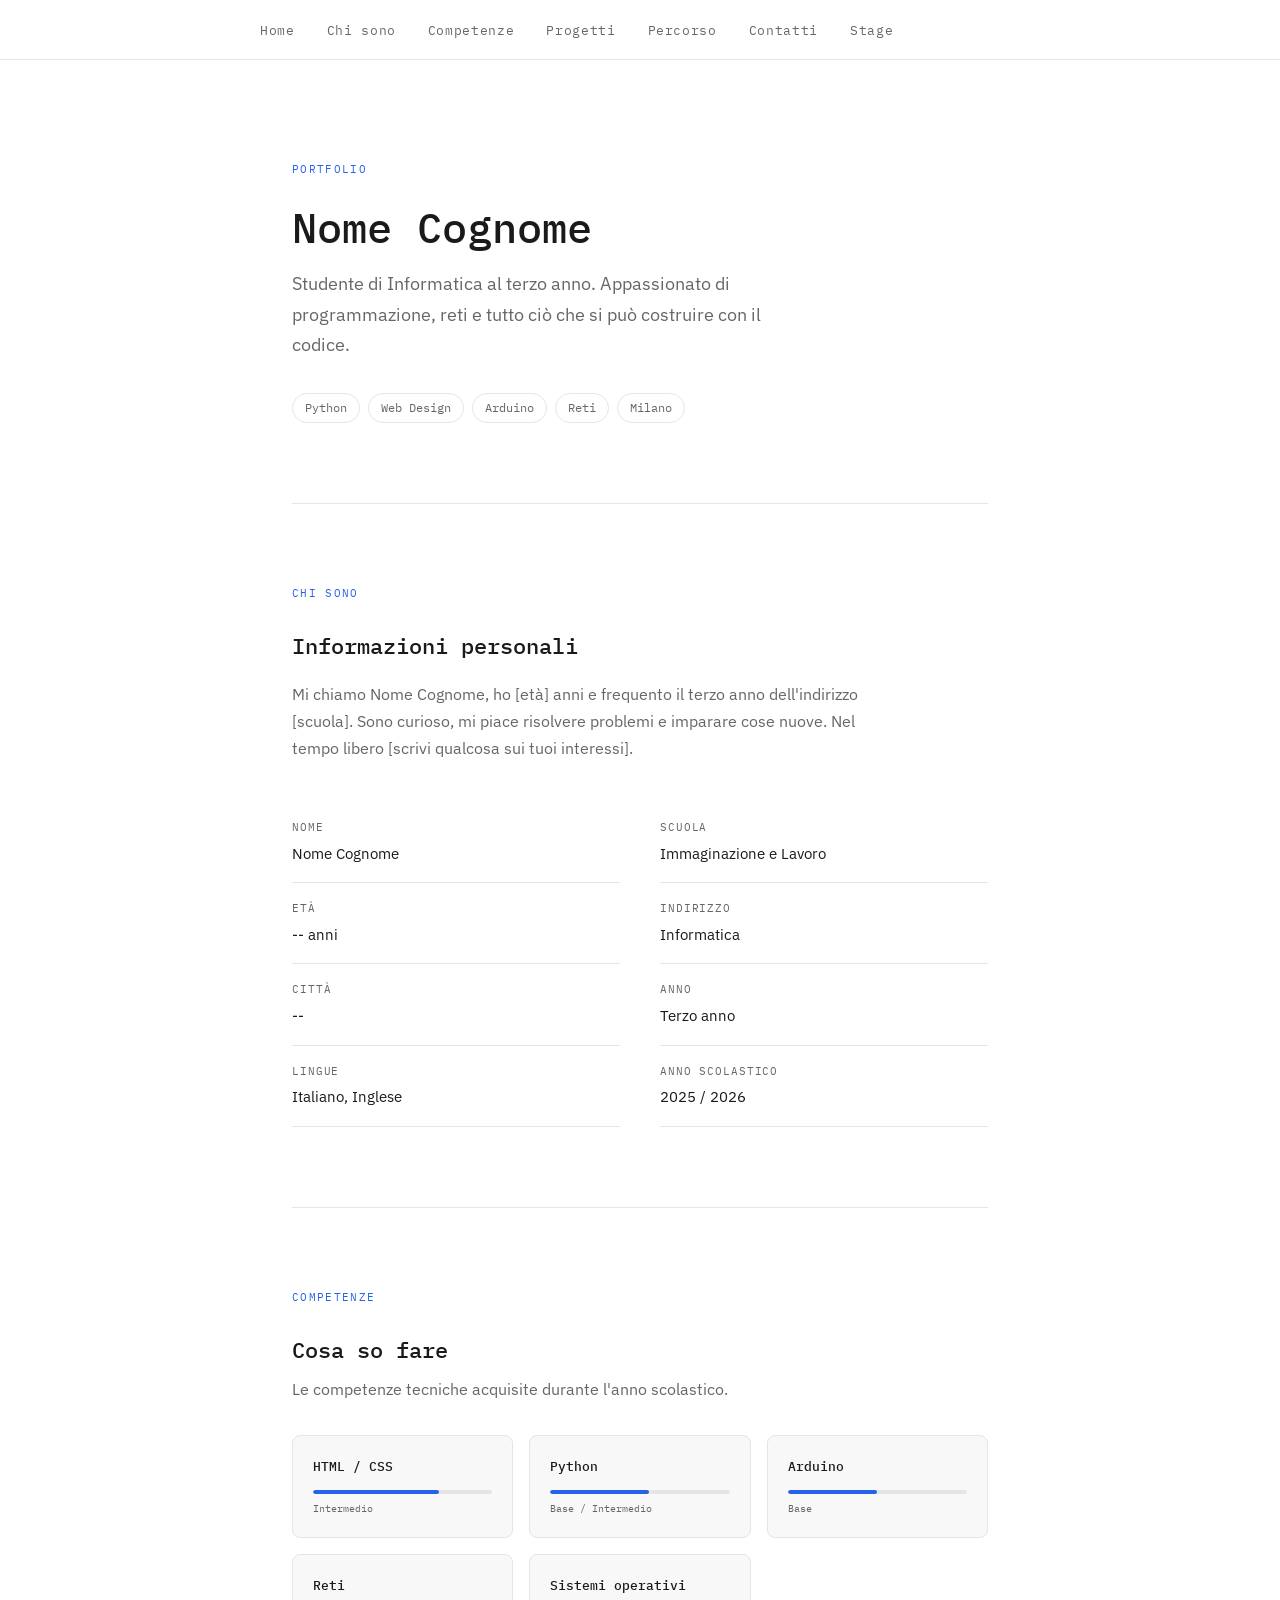
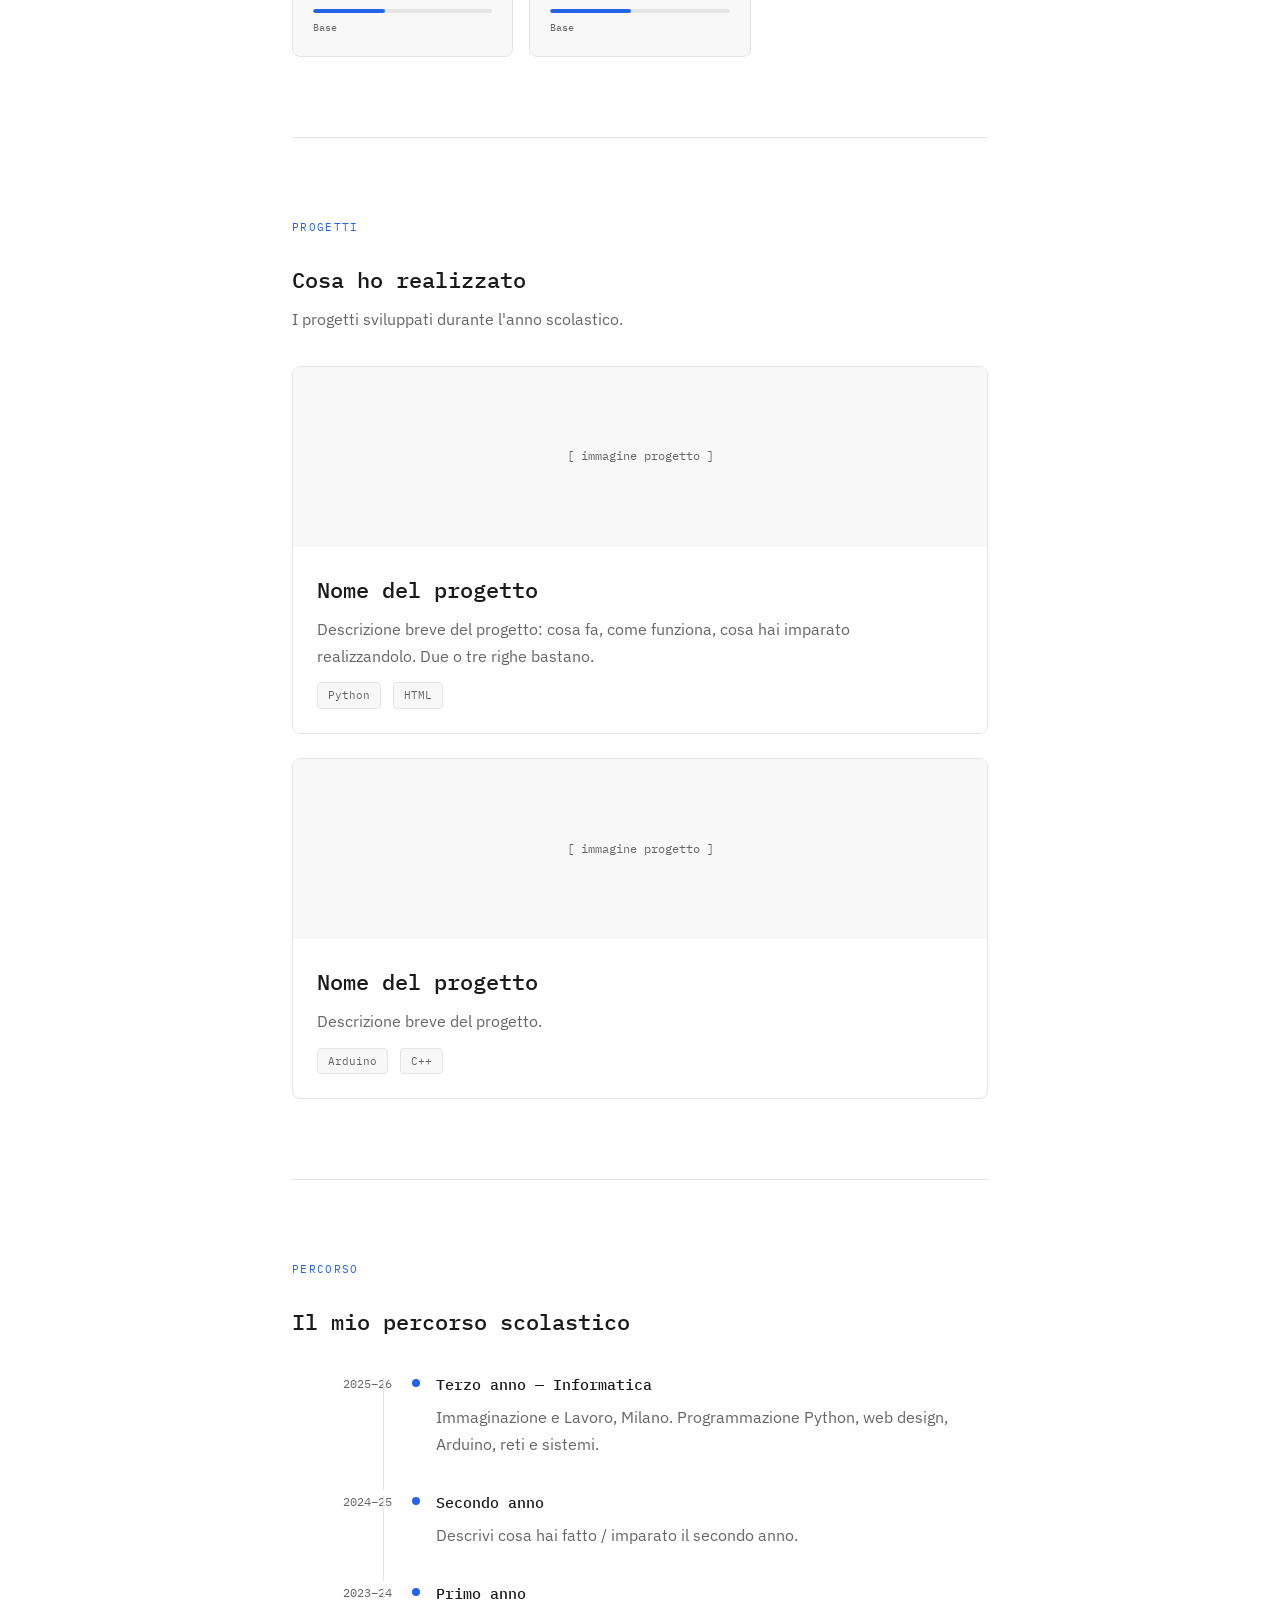
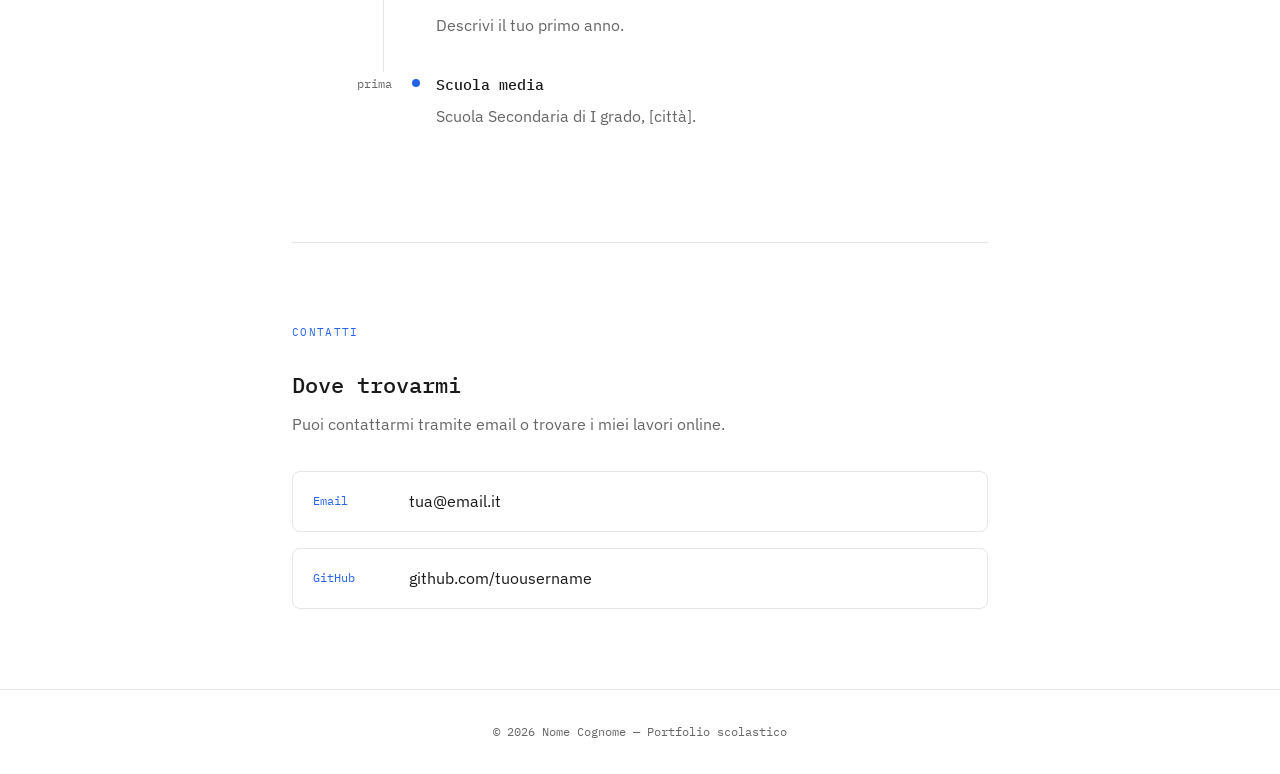
==== index.html @ 1990f5d3 "Add files via upload" ====
<!DOCTYPE html>
<html lang="it">
<head>
  <meta charset="UTF-8" />
  <meta name="viewport" content="width=device-width, initial-scale=1.0"/>

  <!-- ✏️ MODIFICA: cambia il titolo con il tuo nome -->
  <title>Nome Cognome — Portfolio</title>

  <link rel="preconnect" href="https://fonts.googleapis.com">
  <link href="https://fonts.googleapis.com/css2?family=IBM+Plex+Sans:wght@300;400;500&family=IBM+Plex+Mono:wght@400;500&display=swap" rel="stylesheet">

  <style>
    /* =============================================
       VARIABILI — modifica qui i colori del sito
       ============================================= */
    :root {
      --colore-sfondo:     #ffffff;
      --colore-testo:      #1a1a1a;
      --colore-testo-muto: #666666;
      --colore-accento:    #2563eb;   /* ✏️ cambia questo colore con il tuo preferito */
      --colore-bordo:      #e5e5e5;
      --colore-card:       #f8f8f8;

      --font-titoli: 'IBM Plex Mono', monospace;
      --font-testo:  'IBM Plex Sans', sans-serif;

      --larghezza-max: 760px;
      --raggio:        8px;
    }

    /* =============================================
       RESET E BASE
       ============================================= */
    *, *::before, *::after {
      box-sizing: border-box;
      margin: 0;
      padding: 0;
    }

    html {
      scroll-behavior: smooth;
    }

    body {
      background-color: var(--colore-sfondo);
      color: var(--colore-testo);
      font-family: var(--font-testo);
      font-size: 16px;
      line-height: 1.7;
    }

    /* =============================================
       NAVIGAZIONE
       ============================================= */
    nav {
      position: sticky;
      top: 0;
      background-color: var(--colore-sfondo);
      border-bottom: 1px solid var(--colore-bordo);
      z-index: 100;
      padding: 0 32px;
    }

    nav ul {
      list-style: none;
      display: flex;
      gap: 32px;
      max-width: var(--larghezza-max);
      margin: 0 auto;
      padding: 16px 0;
    }

    nav a {
      text-decoration: none;
      color: var(--colore-testo-muto);
      font-size: 13px;
      font-family: var(--font-titoli);
      letter-spacing: 0.05em;
      transition: color 0.2s;
    }

    nav a:hover {
      color: var(--colore-accento);
    }

    /* =============================================
       LAYOUT PRINCIPALE
       ============================================= */
    main {
      max-width: var(--larghezza-max);
      margin: 0 auto;
      padding: 0 32px;
    }

    section {
      padding: 80px 0;
      border-bottom: 1px solid var(--colore-bordo);
    }

    section:last-child {
      border-bottom: none;
    }

    /* =============================================
       TIPOGRAFIA
       ============================================= */
    .etichetta {
      font-family: var(--font-titoli);
      font-size: 11px;
      letter-spacing: 0.12em;
      text-transform: uppercase;
      color: var(--colore-accento);
      margin-bottom: 24px;
    }

    h1 {
      font-family: var(--font-titoli);
      font-size: clamp(28px, 5vw, 42px);
      font-weight: 500;
      line-height: 1.2;
      margin-bottom: 16px;
    }

    h2 {
      font-family: var(--font-titoli);
      font-size: 22px;
      font-weight: 500;
      margin-bottom: 8px;
    }

    h3 {
      font-family: var(--font-titoli);
      font-size: 15px;
      font-weight: 500;
      margin-bottom: 6px;
    }

    p {
      color: var(--colore-testo-muto);
      max-width: 600px;
    }

    a {
      color: var(--colore-accento);
    }

    /* =============================================
       SEZIONE HERO (intestazione)
       ============================================= */
    #hero {
      padding: 100px 0 80px;
    }

    #hero .sottotitolo {
      font-size: 18px;
      color: var(--colore-testo-muto);
      margin-bottom: 32px;
      max-width: 520px;
    }

    .tag-list {
      display: flex;
      flex-wrap: wrap;
      gap: 8px;
      margin-top: 24px;
    }

    .tag {
      font-family: var(--font-titoli);
      font-size: 12px;
      padding: 4px 12px;
      border: 1px solid var(--colore-bordo);
      border-radius: 100px;
      color: var(--colore-testo-muto);
    }

    /* =============================================
       SEZIONE CHI SONO
       ============================================= */
    .griglia-2col {
      display: grid;
      grid-template-columns: 1fr 1fr;
      gap: 40px;
      margin-top: 32px;
    }

    .info-riga {
      display: flex;
      flex-direction: column;
      gap: 4px;
      padding: 16px 0;
      border-bottom: 1px solid var(--colore-bordo);
    }

    .info-riga span:first-child {
      font-family: var(--font-titoli);
      font-size: 11px;
      text-transform: uppercase;
      letter-spacing: 0.08em;
      color: var(--colore-testo-muto);
    }

    .info-riga span:last-child {
      font-size: 15px;
      color: var(--colore-testo);
    }

    /* =============================================
       SEZIONE COMPETENZE
       ============================================= */
    .competenze-griglia {
      display: grid;
      grid-template-columns: repeat(auto-fill, minmax(200px, 1fr));
      gap: 16px;
      margin-top: 32px;
    }

    .competenza-card {
      background: var(--colore-card);
      border: 1px solid var(--colore-bordo);
      border-radius: var(--raggio);
      padding: 20px;
    }

    .competenza-card h3 {
      font-size: 13px;
      margin-bottom: 12px;
      color: var(--colore-testo);
    }

    .barra-contenitore {
      background: var(--colore-bordo);
      border-radius: 4px;
      height: 4px;
      overflow: hidden;
    }

    .barra {
      height: 100%;
      background: var(--colore-accento);
      border-radius: 4px;
    }

    .livello-label {
      font-family: var(--font-titoli);
      font-size: 10px;
      color: var(--colore-testo-muto);
      margin-top: 6px;
    }

    /* =============================================
       SEZIONE PROGETTI
       ============================================= */
    .progetti-lista {
      display: flex;
      flex-direction: column;
      gap: 24px;
      margin-top: 32px;
    }

    .progetto-card {
      border: 1px solid var(--colore-bordo);
      border-radius: var(--raggio);
      overflow: hidden;
      transition: border-color 0.2s;
    }

    .progetto-card:hover {
      border-color: var(--colore-accento);
    }

    .progetto-immagine {
      width: 100%;
      height: 180px;
      background: var(--colore-card);
      display: flex;
      align-items: center;
      justify-content: center;
      font-family: var(--font-titoli);
      font-size: 12px;
      color: var(--colore-testo-muto);
      /* ✏️ puoi sostituire il colore di sfondo con un'immagine:
         background: url('immagine-progetto.jpg') center/cover; */
    }

    .progetto-corpo {
      padding: 24px;
    }

    .progetto-meta {
      display: flex;
      gap: 12px;
      margin-top: 12px;
      flex-wrap: wrap;
    }

    .badge {
      font-family: var(--font-titoli);
      font-size: 11px;
      padding: 3px 10px;
      border-radius: 4px;
      background: var(--colore-card);
      border: 1px solid var(--colore-bordo);
      color: var(--colore-testo-muto);
    }

    .progetto-link {
      display: inline-block;
      margin-top: 16px;
      font-family: var(--font-titoli);
      font-size: 12px;
      color: var(--colore-accento);
      text-decoration: none;
    }

    .progetto-link:hover {
      text-decoration: underline;
    }

    /* =============================================
       SEZIONE PERCORSO
       ============================================= */
    .timeline {
      margin-top: 32px;
      display: flex;
      flex-direction: column;
      gap: 0;
    }

    .timeline-item {
      display: grid;
      grid-template-columns: 100px 1fr;
      gap: 24px;
      padding-bottom: 32px;
      position: relative;
    }

    .timeline-item::before {
      content: '';
      position: absolute;
      left: 91px;
      top: 6px;
      bottom: 0;
      width: 1px;
      background: var(--colore-bordo);
    }

    .timeline-item:last-child::before {
      display: none;
    }

    .timeline-anno {
      font-family: var(--font-titoli);
      font-size: 12px;
      color: var(--colore-testo-muto);
      padding-top: 2px;
      text-align: right;
    }

    .timeline-contenuto {
      padding-left: 20px;
      position: relative;
    }

    .timeline-contenuto::before {
      content: '';
      position: absolute;
      left: -4px;
      top: 7px;
      width: 8px;
      height: 8px;
      border-radius: 50%;
      background: var(--colore-accento);
    }

    /* =============================================
       SEZIONE CONTATTI
       ============================================= */
    .contatti-lista {
      margin-top: 32px;
      display: flex;
      flex-direction: column;
      gap: 16px;
    }

    .contatto-riga {
      display: flex;
      align-items: center;
      gap: 16px;
      padding: 16px 20px;
      border: 1px solid var(--colore-bordo);
      border-radius: var(--raggio);
      text-decoration: none;
      color: var(--colore-testo);
      transition: border-color 0.2s, background 0.2s;
    }

    .contatto-riga:hover {
      border-color: var(--colore-accento);
      background: var(--colore-card);
    }

    .contatto-icona {
      font-family: var(--font-titoli);
      font-size: 12px;
      color: var(--colore-accento);
      min-width: 80px;
    }

    /* =============================================
       FOOTER
       ============================================= */
    footer {
      border-top: 1px solid var(--colore-bordo);
      padding: 32px;
      text-align: center;
      font-family: var(--font-titoli);
      font-size: 12px;
      color: var(--colore-testo-muto);
    }

    /* =============================================
       RESPONSIVE (schermi piccoli)
       ============================================= */
    @media (max-width: 600px) {
      main { padding: 0 20px; }
      nav { padding: 0 20px; }
      .griglia-2col { grid-template-columns: 1fr; }
      .timeline-item { grid-template-columns: 70px 1fr; }
    }
  </style>
</head>

<body>

  <!-- NAVIGAZIONE -->
  <nav>
    <ul>
      <!-- ✏️ puoi cambiare le voci del menu -->
      <li><a href="#hero">Home</a></li>
      <li><a href="#chi-sono">Chi sono</a></li>
      <li><a href="#competenze">Competenze</a></li>
      <li><a href="#progetti">Progetti</a></li>
      <li><a href="#percorso">Percorso</a></li>
      <li><a href="#contatti">Contatti</a></li>
      <li><a href="./stage.html">Stage</a></li>
    </ul>
  </nav>

  <main>

    <!-- ==========================================
         HERO — presentazione iniziale
         ========================================== -->
    <section id="hero">
      <p class="etichetta">Portfolio</p>

      <!-- ✏️ MODIFICA: il tuo nome e cognome -->
      <h1>Nome Cognome</h1>

      <!-- ✏️ MODIFICA: una frase breve su di te -->
      <p class="sottotitolo">
        Studente di Informatica al terzo anno. Appassionato di programmazione,
        reti e tutto ciò che si può costruire con il codice.
      </p>

      <!-- ✏️ MODIFICA: le parole chiave che ti descrivono -->
      <div class="tag-list">
        <span class="tag">Python</span>
        <span class="tag">Web Design</span>
        <span class="tag">Arduino</span>
        <span class="tag">Reti</span>
        <span class="tag">Milano</span>
      </div>
    </section>

    <!-- ==========================================
         CHI SONO
         ========================================== -->
    <section id="chi-sono">
      <p class="etichetta">Chi sono</p>
      <h2>Informazioni personali</h2>

      <!-- ✏️ MODIFICA: scrivi qualcosa su di te -->
      <p style="margin-top: 16px;">
        Mi chiamo Nome Cognome, ho [età] anni e frequento il terzo anno
        dell'indirizzo [scuola]. Sono curioso,
        mi piace risolvere problemi e imparare cose nuove.
        Nel tempo libero [scrivi qualcosa sui tuoi interessi].
      </p>

      <div class="griglia-2col" style="margin-top: 40px;">
        <div>
          <!-- ✏️ MODIFICA: le tue informazioni -->
          <div class="info-riga">
            <span>Nome</span>
            <span>Nome Cognome</span>
          </div>
          <div class="info-riga">
            <span>Età</span>
            <span>-- anni</span>
          </div>
          <div class="info-riga">
            <span>Città</span>
            <span>--</span>
          </div>
          <div class="info-riga">
            <span>Lingue</span>
            <span>Italiano, Inglese</span>
          </div>
        </div>
        <div>
          <div class="info-riga">
            <span>Scuola</span>
            <span>Immaginazione e Lavoro</span>
          </div>
          <div class="info-riga">
            <span>Indirizzo</span>
            <span>Informatica</span>
          </div>
          <div class="info-riga">
            <span>Anno</span>
            <span>Terzo anno</span>
          </div>
          <div class="info-riga">
            <span>Anno scolastico</span>
            <span>2025 / 2026</span>
          </div>
        </div>
      </div>
    </section>

    <!-- ==========================================
         COMPETENZE
         ========================================== -->
    <section id="competenze">
      <p class="etichetta">Competenze</p>
      <h2>Cosa so fare</h2>
      <p style="margin-top: 8px;">
        Le competenze tecniche acquisite durante l'anno scolastico.
      </p>

      <!-- ✏️ MODIFICA: le tue competenze e il livello (da 0% a 100%) -->
      <div class="competenze-griglia">

        <div class="competenza-card">
          <h3>HTML / CSS</h3>
          <div class="barra-contenitore">
            <div class="barra" style="width: 70%"></div>
          </div>
          <p class="livello-label">Intermedio</p>
        </div>

        <div class="competenza-card">
          <h3>Python</h3>
          <div class="barra-contenitore">
            <div class="barra" style="width: 55%"></div>
          </div>
          <p class="livello-label">Base / Intermedio</p>
        </div>

        <div class="competenza-card">
          <h3>Arduino</h3>
          <div class="barra-contenitore">
            <div class="barra" style="width: 50%"></div>
          </div>
          <p class="livello-label">Base</p>
        </div>

        <div class="competenza-card">
          <h3>Reti</h3>
          <div class="barra-contenitore">
            <div class="barra" style="width: 40%"></div>
          </div>
          <p class="livello-label">Base</p>
        </div>

        <div class="competenza-card">
          <h3>Sistemi operativi</h3>
          <div class="barra-contenitore">
            <div class="barra" style="width: 45%"></div>
          </div>
          <p class="livello-label">Base</p>
        </div>

        <!-- ✏️ aggiungi altre competenze copiando il blocco sopra -->

      </div>
    </section>

    <!-- ==========================================
         PROGETTI
         ========================================== -->
    <section id="progetti">
      <p class="etichetta">Progetti</p>
      <h2>Cosa ho realizzato</h2>
      <p style="margin-top: 8px;">
        I progetti sviluppati durante l'anno scolastico.
      </p>

      <div class="progetti-lista">

        <!-- PROGETTO 1 — ✏️ MODIFICA con il tuo progetto -->
        <div class="progetto-card">
          <div class="progetto-immagine">
            <!-- ✏️ sostituisci questo placeholder con un'immagine del progetto:
                 <img src="screenshot-progetto.jpg" alt="Nome progetto" style="width:100%;height:100%;object-fit:cover;">
            -->
            [ immagine progetto ]
          </div>
          <div class="progetto-corpo">
            <h2>Nome del progetto</h2>
            <p style="margin-top: 8px;">
              Descrizione breve del progetto: cosa fa, come funziona, cosa hai imparato
              realizzandolo. Due o tre righe bastano.
            </p>
            <div class="progetto-meta">
              <!-- ✏️ aggiungi i linguaggi / strumenti usati -->
              <span class="badge">Python</span>
              <span class="badge">HTML</span>
            </div>
            <!-- ✏️ se hai un link al progetto, inseriscilo qui -->
            <!-- <a href="#" class="progetto-link">→ Vedi il progetto</a> -->
          </div>
        </div>

        <!-- PROGETTO 2 — ✏️ MODIFICA con il tuo progetto -->
        <div class="progetto-card">
          <div class="progetto-immagine">[ immagine progetto ]</div>
          <div class="progetto-corpo">
            <h2>Nome del progetto</h2>
            <p style="margin-top: 8px;">
              Descrizione breve del progetto.
            </p>
            <div class="progetto-meta">
              <span class="badge">Arduino</span>
              <span class="badge">C++</span>
            </div>
          </div>
        </div>

        <!-- ✏️ copia un blocco qui sopra per aggiungere altri progetti -->

      </div>
    </section>

    <!-- ==========================================
         PERCORSO
         ========================================== -->
    <section id="percorso">
      <p class="etichetta">Percorso</p>
      <h2>Il mio percorso scolastico</h2>

      <div class="timeline">

        <!-- ✏️ MODIFICA: aggiungi/modifica le tappe del tuo percorso -->

        <div class="timeline-item">
          <span class="timeline-anno">2025–26</span>
          <div class="timeline-contenuto">
            <h3>Terzo anno — Informatica</h3>
            <p>Immaginazione e Lavoro, Milano. Programmazione Python,
               web design, Arduino, reti e sistemi.</p>
          </div>
        </div>

        <div class="timeline-item">
          <span class="timeline-anno">2024–25</span>
          <div class="timeline-contenuto">
            <h3>Secondo anno</h3>
            <p>Descrivi cosa hai fatto / imparato il secondo anno.</p>
          </div>
        </div>

        <div class="timeline-item">
          <span class="timeline-anno">2023–24</span>
          <div class="timeline-contenuto">
            <h3>Primo anno</h3>
            <p>Descrivi il tuo primo anno.</p>
          </div>
        </div>

        <div class="timeline-item">
          <span class="timeline-anno">prima</span>
          <div class="timeline-contenuto">
            <h3>Scuola media</h3>
            <p>
              <!-- ✏️ MODIFICA: la tua scuola media -->
              Scuola Secondaria di I grado, [città].
            </p>
          </div>
        </div>

      </div>
    </section>

    <!-- ==========================================
         CONTATTI
         ========================================== -->
    <section id="contatti">
      <p class="etichetta">Contatti</p>
      <h2>Dove trovarmi</h2>
      <p style="margin-top: 8px;">
        Puoi contattarmi tramite email o trovare i miei lavori online.
      </p>

      <div class="contatti-lista">

        <!-- ✏️ MODIFICA: la tua email -->
        <a href="mailto:tua@email.it" class="contatto-riga">
          <span class="contatto-icona">Email</span>
          <span>tua@email.it</span>
        </a>

        <!-- ✏️ MODIFICA: il tuo profilo GitHub (se ce l'hai) -->
        <a href="https://github.com/tuousername" class="contatto-riga" target="_blank">
          <span class="contatto-icona">GitHub</span>
          <span>github.com/tuousername</span>
        </a>

        <!-- ✏️ aggiungi altri link (LinkedIn, ecc.) copiando il blocco sopra
             oppure cancella quelli che non usi -->

      </div>
    </section>

  </main>

  <footer>
    <!-- ✏️ MODIFICA: il tuo nome -->
    © 2026 Nome Cognome — Portfolio scolastico
  </footer>

</body>
</html>
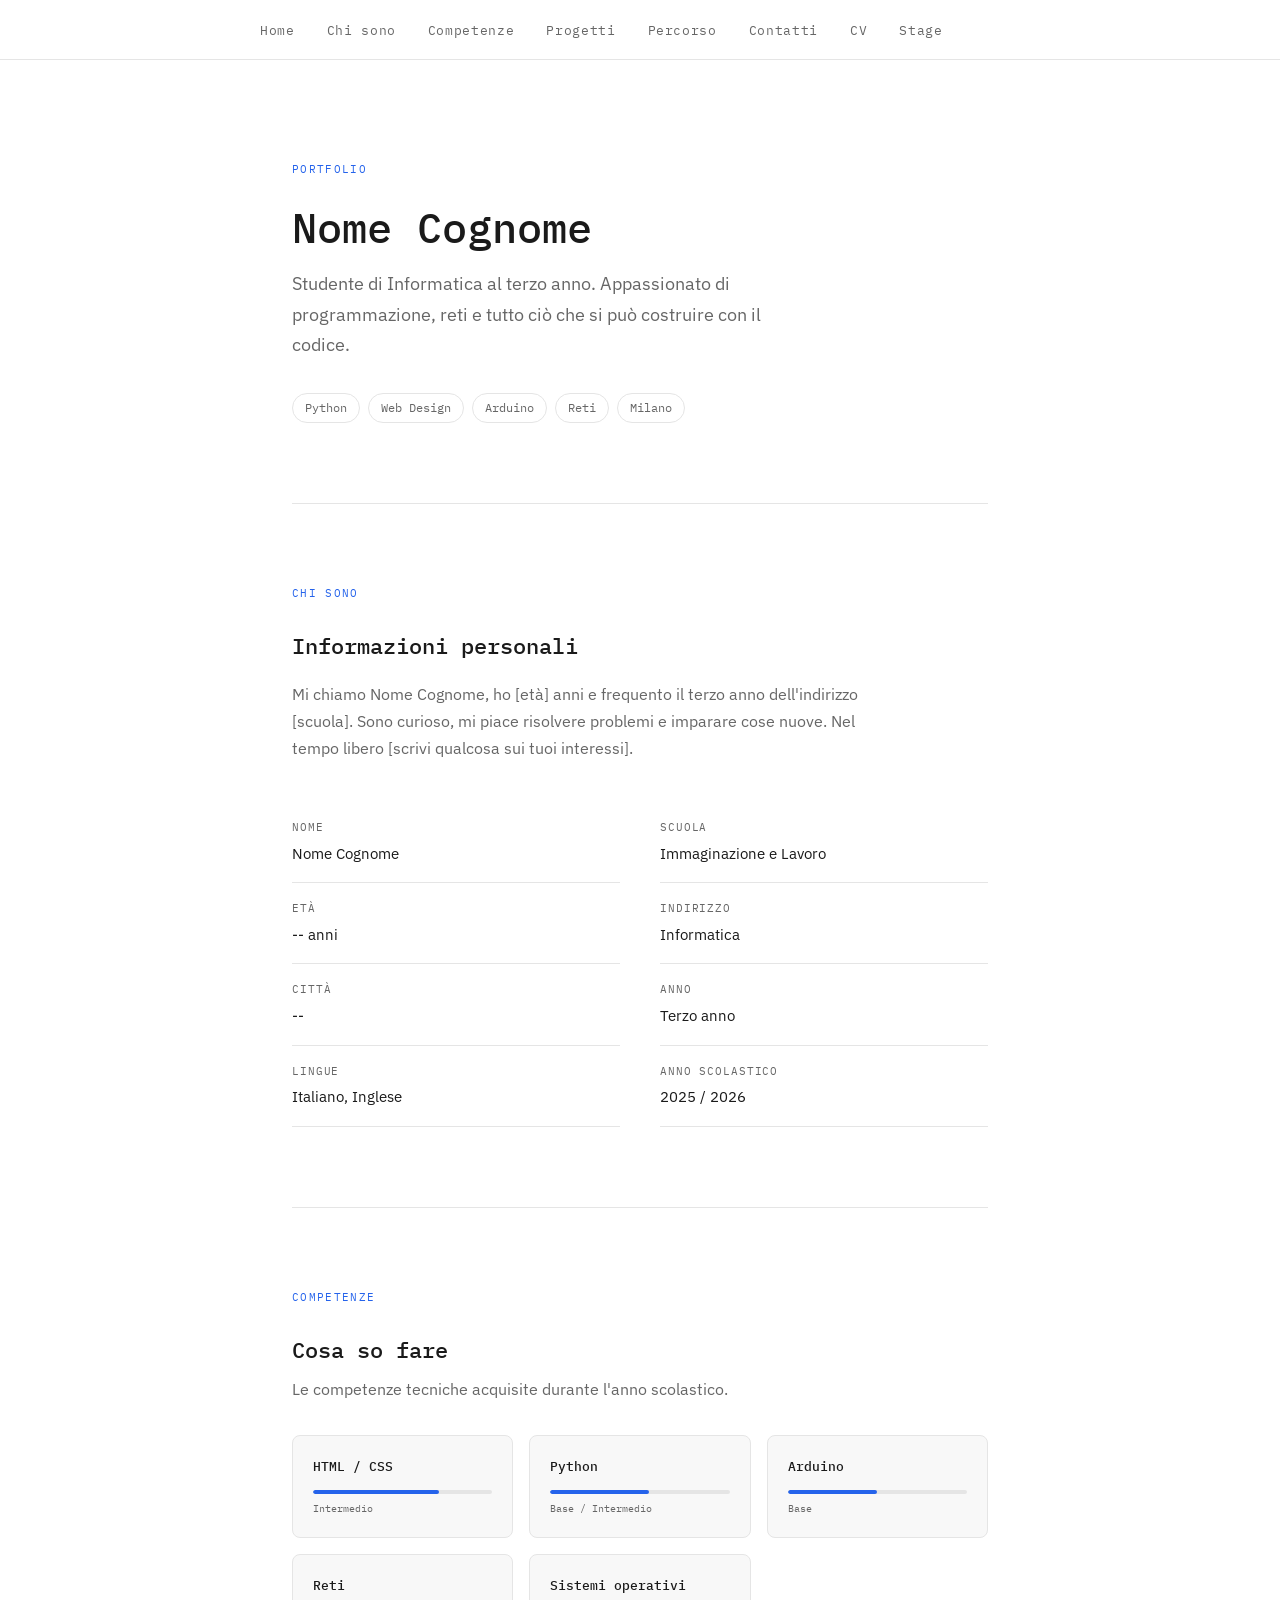
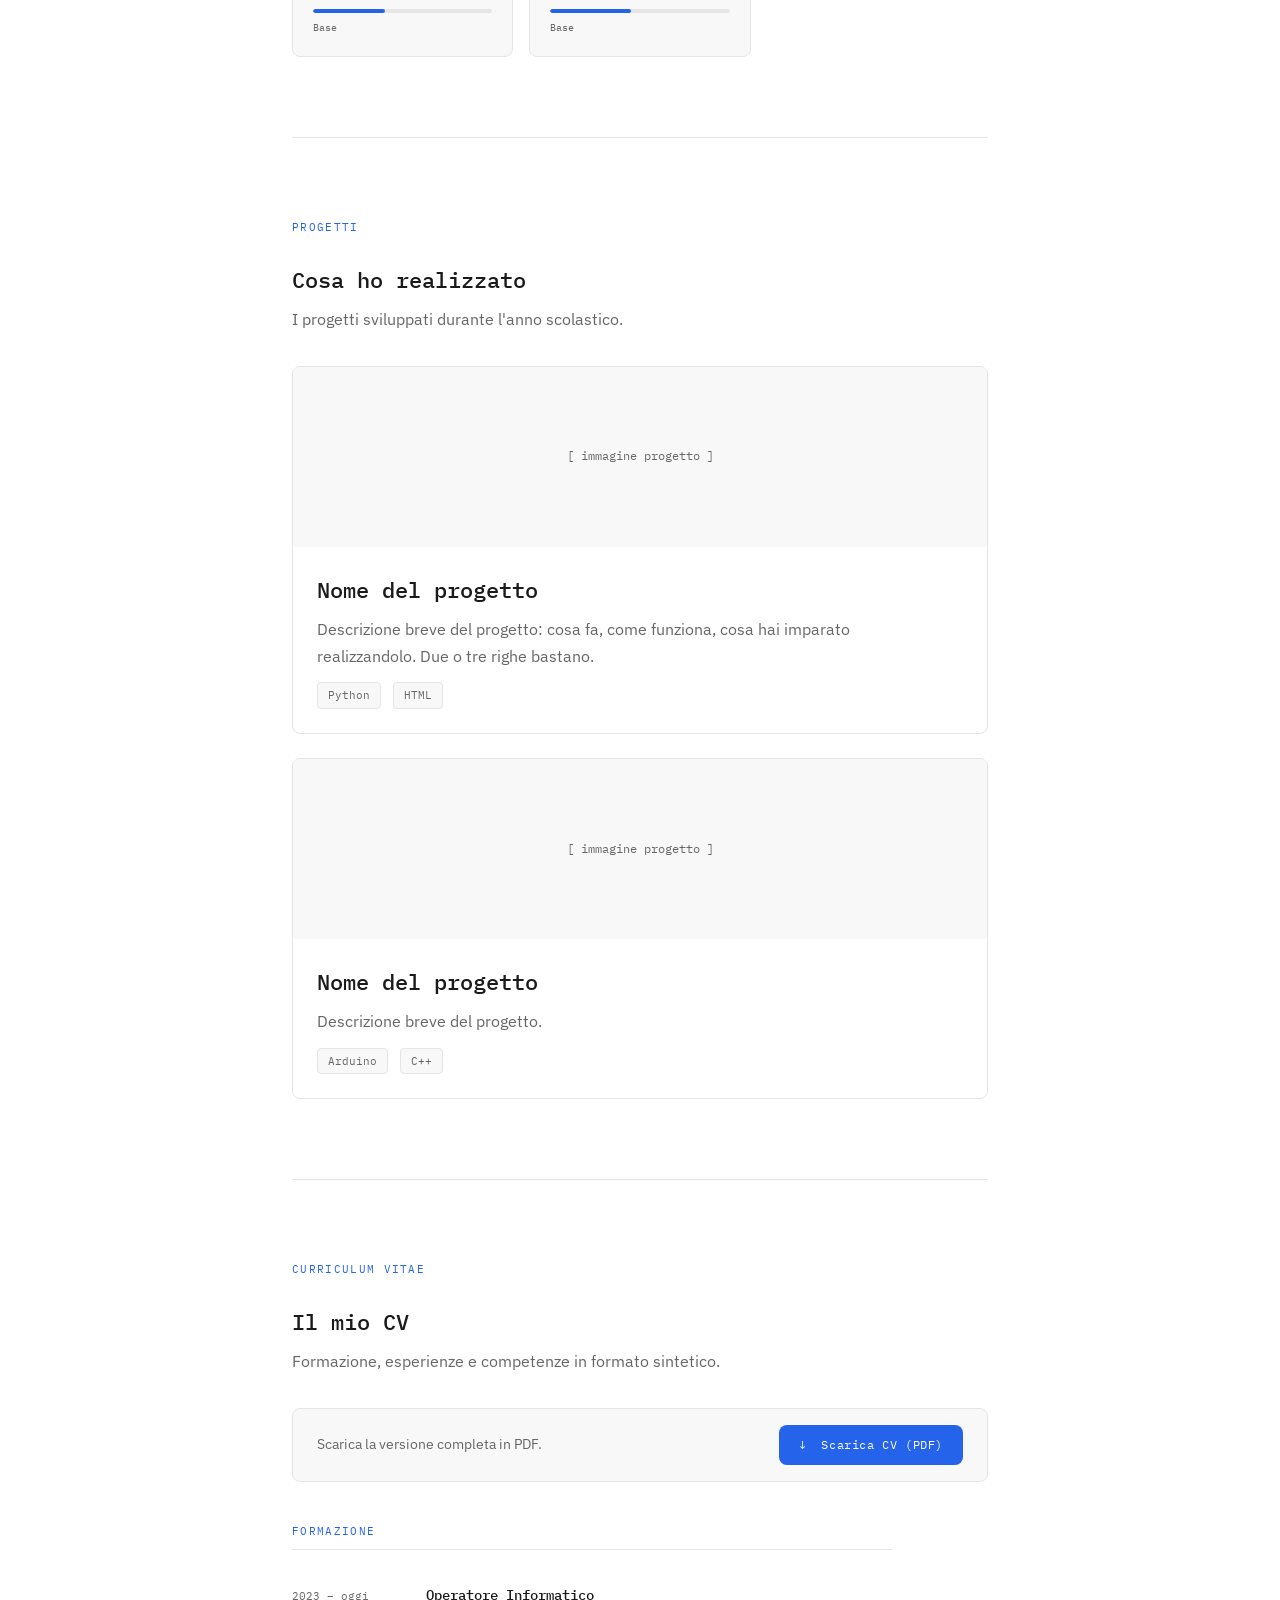
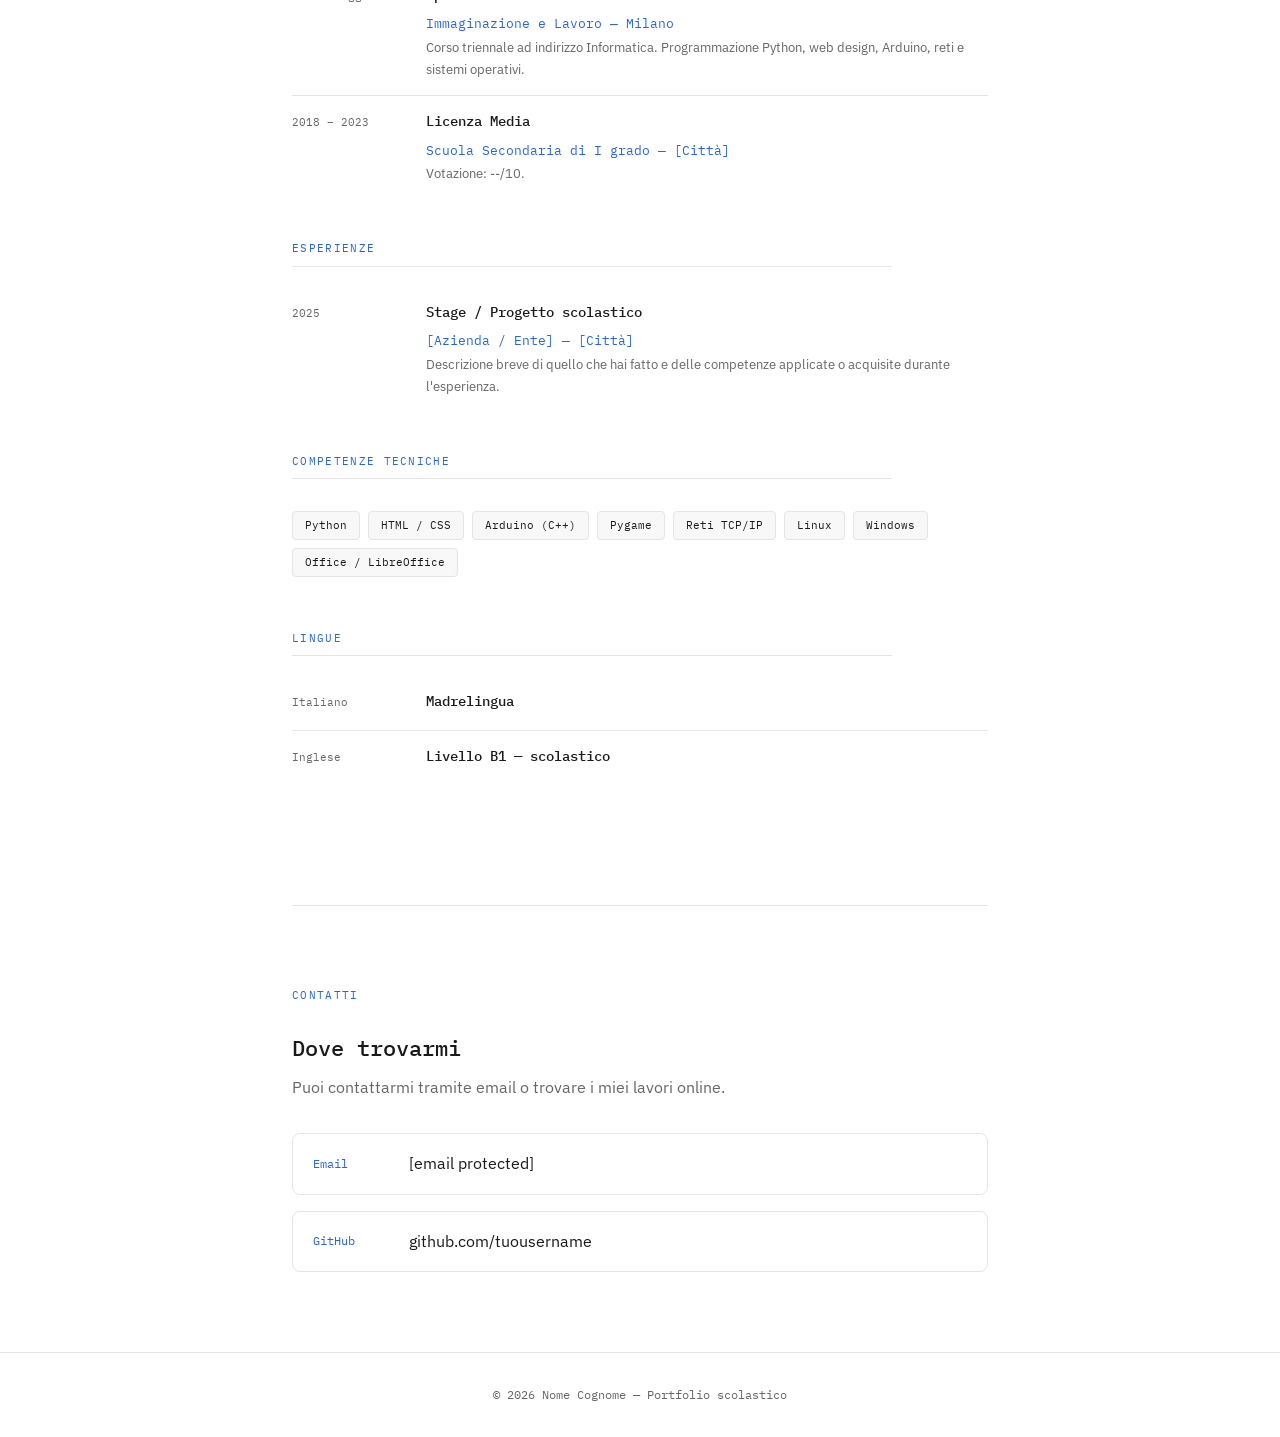
==== commit 51787b31: "a" ====
--- a/index.html
+++ b/index.html
@@ -9,427 +9,7 @@
 
   <link rel="preconnect" href="https://fonts.googleapis.com">
   <link href="https://fonts.googleapis.com/css2?family=IBM+Plex+Sans:wght@300;400;500&family=IBM+Plex+Mono:wght@400;500&display=swap" rel="stylesheet">
-
-  <style>
-    /* =============================================
-       VARIABILI — modifica qui i colori del sito
-       ============================================= */
-    :root {
-      --colore-sfondo:     #ffffff;
-      --colore-testo:      #1a1a1a;
-      --colore-testo-muto: #666666;
-      --colore-accento:    #2563eb;   /* ✏️ cambia questo colore con il tuo preferito */
-      --colore-bordo:      #e5e5e5;
-      --colore-card:       #f8f8f8;
-
-      --font-titoli: 'IBM Plex Mono', monospace;
-      --font-testo:  'IBM Plex Sans', sans-serif;
-
-      --larghezza-max: 760px;
-      --raggio:        8px;
-    }
-
-    /* =============================================
-       RESET E BASE
-       ============================================= */
-    *, *::before, *::after {
-      box-sizing: border-box;
-      margin: 0;
-      padding: 0;
-    }
-
-    html {
-      scroll-behavior: smooth;
-    }
-
-    body {
-      background-color: var(--colore-sfondo);
-      color: var(--colore-testo);
-      font-family: var(--font-testo);
-      font-size: 16px;
-      line-height: 1.7;
-    }
-
-    /* =============================================
-       NAVIGAZIONE
-       ============================================= */
-    nav {
-      position: sticky;
-      top: 0;
-      background-color: var(--colore-sfondo);
-      border-bottom: 1px solid var(--colore-bordo);
-      z-index: 100;
-      padding: 0 32px;
-    }
-
-    nav ul {
-      list-style: none;
-      display: flex;
-      gap: 32px;
-      max-width: var(--larghezza-max);
-      margin: 0 auto;
-      padding: 16px 0;
-    }
-
-    nav a {
-      text-decoration: none;
-      color: var(--colore-testo-muto);
-      font-size: 13px;
-      font-family: var(--font-titoli);
-      letter-spacing: 0.05em;
-      transition: color 0.2s;
-    }
-
-    nav a:hover {
-      color: var(--colore-accento);
-    }
-
-    /* =============================================
-       LAYOUT PRINCIPALE
-       ============================================= */
-    main {
-      max-width: var(--larghezza-max);
-      margin: 0 auto;
-      padding: 0 32px;
-    }
-
-    section {
-      padding: 80px 0;
-      border-bottom: 1px solid var(--colore-bordo);
-    }
-
-    section:last-child {
-      border-bottom: none;
-    }
-
-    /* =============================================
-       TIPOGRAFIA
-       ============================================= */
-    .etichetta {
-      font-family: var(--font-titoli);
-      font-size: 11px;
-      letter-spacing: 0.12em;
-      text-transform: uppercase;
-      color: var(--colore-accento);
-      margin-bottom: 24px;
-    }
-
-    h1 {
-      font-family: var(--font-titoli);
-      font-size: clamp(28px, 5vw, 42px);
-      font-weight: 500;
-      line-height: 1.2;
-      margin-bottom: 16px;
-    }
-
-    h2 {
-      font-family: var(--font-titoli);
-      font-size: 22px;
-      font-weight: 500;
-      margin-bottom: 8px;
-    }
-
-    h3 {
-      font-family: var(--font-titoli);
-      font-size: 15px;
-      font-weight: 500;
-      margin-bottom: 6px;
-    }
-
-    p {
-      color: var(--colore-testo-muto);
-      max-width: 600px;
-    }
-
-    a {
-      color: var(--colore-accento);
-    }
-
-    /* =============================================
-       SEZIONE HERO (intestazione)
-       ============================================= */
-    #hero {
-      padding: 100px 0 80px;
-    }
-
-    #hero .sottotitolo {
-      font-size: 18px;
-      color: var(--colore-testo-muto);
-      margin-bottom: 32px;
-      max-width: 520px;
-    }
-
-    .tag-list {
-      display: flex;
-      flex-wrap: wrap;
-      gap: 8px;
-      margin-top: 24px;
-    }
-
-    .tag {
-      font-family: var(--font-titoli);
-      font-size: 12px;
-      padding: 4px 12px;
-      border: 1px solid var(--colore-bordo);
-      border-radius: 100px;
-      color: var(--colore-testo-muto);
-    }
-
-    /* =============================================
-       SEZIONE CHI SONO
-       ============================================= */
-    .griglia-2col {
-      display: grid;
-      grid-template-columns: 1fr 1fr;
-      gap: 40px;
-      margin-top: 32px;
-    }
-
-    .info-riga {
-      display: flex;
-      flex-direction: column;
-      gap: 4px;
-      padding: 16px 0;
-      border-bottom: 1px solid var(--colore-bordo);
-    }
-
-    .info-riga span:first-child {
-      font-family: var(--font-titoli);
-      font-size: 11px;
-      text-transform: uppercase;
-      letter-spacing: 0.08em;
-      color: var(--colore-testo-muto);
-    }
-
-    .info-riga span:last-child {
-      font-size: 15px;
-      color: var(--colore-testo);
-    }
-
-    /* =============================================
-       SEZIONE COMPETENZE
-       ============================================= */
-    .competenze-griglia {
-      display: grid;
-      grid-template-columns: repeat(auto-fill, minmax(200px, 1fr));
-      gap: 16px;
-      margin-top: 32px;
-    }
-
-    .competenza-card {
-      background: var(--colore-card);
-      border: 1px solid var(--colore-bordo);
-      border-radius: var(--raggio);
-      padding: 20px;
-    }
-
-    .competenza-card h3 {
-      font-size: 13px;
-      margin-bottom: 12px;
-      color: var(--colore-testo);
-    }
-
-    .barra-contenitore {
-      background: var(--colore-bordo);
-      border-radius: 4px;
-      height: 4px;
-      overflow: hidden;
-    }
-
-    .barra {
-      height: 100%;
-      background: var(--colore-accento);
-      border-radius: 4px;
-    }
-
-    .livello-label {
-      font-family: var(--font-titoli);
-      font-size: 10px;
-      color: var(--colore-testo-muto);
-      margin-top: 6px;
-    }
-
-    /* =============================================
-       SEZIONE PROGETTI
-       ============================================= */
-    .progetti-lista {
-      display: flex;
-      flex-direction: column;
-      gap: 24px;
-      margin-top: 32px;
-    }
-
-    .progetto-card {
-      border: 1px solid var(--colore-bordo);
-      border-radius: var(--raggio);
-      overflow: hidden;
-      transition: border-color 0.2s;
-    }
-
-    .progetto-card:hover {
-      border-color: var(--colore-accento);
-    }
-
-    .progetto-immagine {
-      width: 100%;
-      height: 180px;
-      background: var(--colore-card);
-      display: flex;
-      align-items: center;
-      justify-content: center;
-      font-family: var(--font-titoli);
-      font-size: 12px;
-      color: var(--colore-testo-muto);
-      /* ✏️ puoi sostituire il colore di sfondo con un'immagine:
-         background: url('immagine-progetto.jpg') center/cover; */
-    }
-
-    .progetto-corpo {
-      padding: 24px;
-    }
-
-    .progetto-meta {
-      display: flex;
-      gap: 12px;
-      margin-top: 12px;
-      flex-wrap: wrap;
-    }
-
-    .badge {
-      font-family: var(--font-titoli);
-      font-size: 11px;
-      padding: 3px 10px;
-      border-radius: 4px;
-      background: var(--colore-card);
-      border: 1px solid var(--colore-bordo);
-      color: var(--colore-testo-muto);
-    }
-
-    .progetto-link {
-      display: inline-block;
-      margin-top: 16px;
-      font-family: var(--font-titoli);
-      font-size: 12px;
-      color: var(--colore-accento);
-      text-decoration: none;
-    }
-
-    .progetto-link:hover {
-      text-decoration: underline;
-    }
-
-    /* =============================================
-       SEZIONE PERCORSO
-       ============================================= */
-    .timeline {
-      margin-top: 32px;
-      display: flex;
-      flex-direction: column;
-      gap: 0;
-    }
-
-    .timeline-item {
-      display: grid;
-      grid-template-columns: 100px 1fr;
-      gap: 24px;
-      padding-bottom: 32px;
-      position: relative;
-    }
-
-    .timeline-item::before {
-      content: '';
-      position: absolute;
-      left: 91px;
-      top: 6px;
-      bottom: 0;
-      width: 1px;
-      background: var(--colore-bordo);
-    }
-
-    .timeline-item:last-child::before {
-      display: none;
-    }
-
-    .timeline-anno {
-      font-family: var(--font-titoli);
-      font-size: 12px;
-      color: var(--colore-testo-muto);
-      padding-top: 2px;
-      text-align: right;
-    }
-
-    .timeline-contenuto {
-      padding-left: 20px;
-      position: relative;
-    }
-
-    .timeline-contenuto::before {
-      content: '';
-      position: absolute;
-      left: -4px;
-      top: 7px;
-      width: 8px;
-      height: 8px;
-      border-radius: 50%;
-      background: var(--colore-accento);
-    }
-
-    /* =============================================
-       SEZIONE CONTATTI
-       ============================================= */
-    .contatti-lista {
-      margin-top: 32px;
-      display: flex;
-      flex-direction: column;
-      gap: 16px;
-    }
-
-    .contatto-riga {
-      display: flex;
-      align-items: center;
-      gap: 16px;
-      padding: 16px 20px;
-      border: 1px solid var(--colore-bordo);
-      border-radius: var(--raggio);
-      text-decoration: none;
-      color: var(--colore-testo);
-      transition: border-color 0.2s, background 0.2s;
-    }
-
-    .contatto-riga:hover {
-      border-color: var(--colore-accento);
-      background: var(--colore-card);
-    }
-
-    .contatto-icona {
-      font-family: var(--font-titoli);
-      font-size: 12px;
-      color: var(--colore-accento);
-      min-width: 80px;
-    }
-
-    /* =============================================
-       FOOTER
-       ============================================= */
-    footer {
-      border-top: 1px solid var(--colore-bordo);
-      padding: 32px;
-      text-align: center;
-      font-family: var(--font-titoli);
-      font-size: 12px;
-      color: var(--colore-testo-muto);
-    }
-
-    /* =============================================
-       RESPONSIVE (schermi piccoli)
-       ============================================= */
-    @media (max-width: 600px) {
-      main { padding: 0 20px; }
-      nav { padding: 0 20px; }
-      .griglia-2col { grid-template-columns: 1fr; }
-      .timeline-item { grid-template-columns: 70px 1fr; }
-    }
-  </style>
+  <link rel="stylesheet" href="style.css">
 </head>
 
 <body>
@@ -444,6 +24,7 @@
       <li><a href="#progetti">Progetti</a></li>
       <li><a href="#percorso">Percorso</a></li>
       <li><a href="#contatti">Contatti</a></li>
+      <li><a href="#cv">CV</a></li>
       <li><a href="./stage.html">Stage</a></li>
     </ul>
   </nav>
@@ -646,53 +227,108 @@
     </section>
 
     <!-- ==========================================
-         PERCORSO
-         ========================================== -->
-    <section id="percorso">
-      <p class="etichetta">Percorso</p>
-      <h2>Il mio percorso scolastico</h2>
-
-      <div class="timeline">
-
-        <!-- ✏️ MODIFICA: aggiungi/modifica le tappe del tuo percorso -->
-
-        <div class="timeline-item">
-          <span class="timeline-anno">2025–26</span>
-          <div class="timeline-contenuto">
-            <h3>Terzo anno — Informatica</h3>
-            <p>Immaginazione e Lavoro, Milano. Programmazione Python,
-               web design, Arduino, reti e sistemi.</p>
-          </div>
-        </div>
-
-        <div class="timeline-item">
-          <span class="timeline-anno">2024–25</span>
-          <div class="timeline-contenuto">
-            <h3>Secondo anno</h3>
-            <p>Descrivi cosa hai fatto / imparato il secondo anno.</p>
-          </div>
-        </div>
-
-        <div class="timeline-item">
-          <span class="timeline-anno">2023–24</span>
-          <div class="timeline-contenuto">
-            <h3>Primo anno</h3>
-            <p>Descrivi il tuo primo anno.</p>
-          </div>
-        </div>
-
-        <div class="timeline-item">
-          <span class="timeline-anno">prima</span>
-          <div class="timeline-contenuto">
-            <h3>Scuola media</h3>
-            <p>
-              <!-- ✏️ MODIFICA: la tua scuola media -->
-              Scuola Secondaria di I grado, [città].
-            </p>
-          </div>
-        </div>
-
-      </div>
+         CV
+         ========================================== -->
+    <section id="cv">
+      <p class="etichetta">Curriculum Vitae</p>
+      <h2>Il mio CV</h2>
+      <p style="margin-top: 8px;">
+        Formazione, esperienze e competenze in formato sintetico.
+      </p>
+
+      <!-- BOTTONE DOWNLOAD PDF -->
+      <div class="cv-download-bar">
+        <p>Scarica la versione completa in PDF.</p>
+        <!-- ✏️ MODIFICA: sostituisci "cv.pdf" con il nome del tuo file PDF -->
+        <a href="cv.pdf" download="NomeCognome_CV.pdf" class="btn-scarica">
+          ↓ &nbsp;Scarica CV (PDF)
+        </a>
+      </div>
+
+      <!-- FORMAZIONE -->
+      <div class="cv-blocco">
+        <p class="cv-blocco-titolo">Formazione</p>
+
+        <!-- ✏️ MODIFICA: il tuo percorso scolastico -->
+        <div class="cv-riga">
+          <span class="cv-periodo">2023 – oggi</span>
+          <div class="cv-contenuto">
+            <h3>Operatore Informatico</h3>
+            <span class="cv-luogo">Immaginazione e Lavoro — Milano</span>
+            <p>Corso triennale ad indirizzo Informatica. Programmazione Python,
+               web design, Arduino, reti e sistemi operativi.</p>
+          </div>
+        </div>
+
+        <div class="cv-riga">
+          <span class="cv-periodo">2018 – 2023</span>
+          <div class="cv-contenuto">
+            <h3>Licenza Media</h3>
+            <!-- ✏️ MODIFICA: la tua scuola media -->
+            <span class="cv-luogo">Scuola Secondaria di I grado — [Città]</span>
+            <p>Votazione: --/10.</p>
+          </div>
+        </div>
+
+        <!-- ✏️ aggiungi altri blocchi copiando una cv-riga -->
+      </div>
+
+      <!-- ESPERIENZE -->
+      <div class="cv-blocco">
+        <p class="cv-blocco-titolo">Esperienze</p>
+
+        <!-- ✏️ MODIFICA: aggiungi stage, lavori, volontariato, ecc. -->
+        <div class="cv-riga">
+          <span class="cv-periodo">2025</span>
+          <div class="cv-contenuto">
+            <h3>Stage / Progetto scolastico</h3>
+            <!-- ✏️ MODIFICA: azienda o contesto -->
+            <span class="cv-luogo">[Azienda / Ente] — [Città]</span>
+            <p>Descrizione breve di quello che hai fatto e delle competenze
+               applicate o acquisite durante l'esperienza.</p>
+          </div>
+        </div>
+
+        <!-- ✏️ se non hai esperienze lavorative ancora, puoi rimuovere
+             questa sezione o usarla per progetti extrascolastici -->
+      </div>
+
+      <!-- COMPETENZE TECNICHE -->
+      <div class="cv-blocco">
+        <p class="cv-blocco-titolo">Competenze tecniche</p>
+        <!-- ✏️ MODIFICA: le tue competenze -->
+        <div class="cv-skill-lista">
+          <span class="cv-skill">Python</span>
+          <span class="cv-skill">HTML / CSS</span>
+          <span class="cv-skill">Arduino (C++)</span>
+          <span class="cv-skill">Pygame</span>
+          <span class="cv-skill">Reti TCP/IP</span>
+          <span class="cv-skill">Linux</span>
+          <span class="cv-skill">Windows</span>
+          <span class="cv-skill">Office / LibreOffice</span>
+        </div>
+      </div>
+
+      <!-- LINGUE -->
+      <div class="cv-blocco">
+        <p class="cv-blocco-titolo">Lingue</p>
+
+        <div class="cv-riga">
+          <span class="cv-periodo">Italiano</span>
+          <div class="cv-contenuto">
+            <h3>Madrelingua</h3>
+          </div>
+        </div>
+
+        <div class="cv-riga">
+          <span class="cv-periodo">Inglese</span>
+          <div class="cv-contenuto">
+            <!-- ✏️ MODIFICA: il tuo livello -->
+            <h3>Livello B1 — scolastico</h3>
+          </div>
+        </div>
+      </div>
+
     </section>
 
     <!-- ==========================================
@@ -708,9 +344,9 @@
       <div class="contatti-lista">
 
         <!-- ✏️ MODIFICA: la tua email -->
-        <a href="mailto:tua@email.it" class="contatto-riga">
+        <a href="/cdn-cgi/l/email-protection#3b4f4e5a7b5e565a525715524f" class="contatto-riga">
           <span class="contatto-icona">Email</span>
-          <span>tua@email.it</span>
+          <span><span class="__cf_email__" data-cfemail="5d29283c1d38303c3431733429">[email&#160;protected]</span></span>
         </a>
 
         <!-- ✏️ MODIFICA: il tuo profilo GitHub (se ce l'hai) -->
@@ -725,12 +361,14 @@
       </div>
     </section>
 
+    
+
   </main>
 
-  <footer>
+    <footer>
     <!-- ✏️ MODIFICA: il tuo nome -->
     © 2026 Nome Cognome — Portfolio scolastico
   </footer>
 
 </body>
-</html>
+</html>
--- a/style.css
+++ b/style.css
@@ -0,0 +1,714 @@
+/* =============================================
+   VARIABILI — modifica qui i colori del sito
+   Cambiarle qui le cambia su TUTTE le pagine
+   ============================================= */
+:root {
+  --colore-sfondo:     #ffffff;
+  --colore-testo:      #1a1a1a;
+  --colore-testo-muto: #666666;
+  --colore-accento:    #2563eb;   /* ✏️ cambia questo colore con il tuo preferito */
+  --colore-bordo:      #e5e5e5;
+  --colore-card:       #f8f8f8;
+
+  --font-titoli: 'IBM Plex Mono', monospace;
+  --font-testo:  'IBM Plex Sans', sans-serif;
+
+  --larghezza-max: 760px;
+  --raggio:        8px;
+}
+
+/* =============================================
+   RESET E BASE
+   ============================================= */
+*, *::before, *::after {
+  box-sizing: border-box;
+  margin: 0;
+  padding: 0;
+}
+
+html {
+  scroll-behavior: smooth;
+}
+
+body {
+  background-color: var(--colore-sfondo);
+  color: var(--colore-testo);
+  font-family: var(--font-testo);
+  font-size: 16px;
+  line-height: 1.7;
+}
+
+/* =============================================
+   NAVIGAZIONE
+   ============================================= */
+nav {
+  position: sticky;
+  top: 0;
+  background-color: var(--colore-sfondo);
+  border-bottom: 1px solid var(--colore-bordo);
+  z-index: 100;
+  padding: 0 32px;
+}
+
+nav ul {
+  list-style: none;
+  display: flex;
+  gap: 32px;
+  max-width: var(--larghezza-max);
+  margin: 0 auto;
+  padding: 16px 0;
+}
+
+nav a {
+  text-decoration: none;
+  color: var(--colore-testo-muto);
+  font-size: 13px;
+  font-family: var(--font-titoli);
+  letter-spacing: 0.05em;
+  transition: color 0.2s;
+}
+
+nav a:hover,
+nav a.attivo {
+  color: var(--colore-accento);
+}
+
+/* =============================================
+   LAYOUT PRINCIPALE
+   ============================================= */
+main {
+  max-width: var(--larghezza-max);
+  margin: 0 auto;
+  padding: 0 32px;
+}
+
+section {
+  padding: 80px 0;
+  border-bottom: 1px solid var(--colore-bordo);
+}
+
+section:last-child {
+  border-bottom: none;
+}
+
+/* =============================================
+   TIPOGRAFIA
+   ============================================= */
+.etichetta {
+  font-family: var(--font-titoli);
+  font-size: 11px;
+  letter-spacing: 0.12em;
+  text-transform: uppercase;
+  color: var(--colore-accento);
+  margin-bottom: 24px;
+}
+
+h1 {
+  font-family: var(--font-titoli);
+  font-size: clamp(28px, 5vw, 42px);
+  font-weight: 500;
+  line-height: 1.2;
+  margin-bottom: 16px;
+}
+
+/* h1 nella pagina stage è leggermente più piccolo */
+.pagina-stage h1 {
+  font-size: clamp(24px, 4vw, 36px);
+}
+
+h2 {
+  font-family: var(--font-titoli);
+  font-size: 22px;
+  font-weight: 500;
+  margin-bottom: 8px;
+}
+
+h3 {
+  font-family: var(--font-titoli);
+  font-size: 15px;
+  font-weight: 500;
+  margin-bottom: 6px;
+}
+
+p {
+  color: var(--colore-testo-muto);
+  max-width: 600px;
+}
+
+a {
+  color: var(--colore-accento);
+}
+
+/* =============================================
+   SEZIONE HERO (intestazione — solo index)
+   ============================================= */
+#hero {
+  padding: 100px 0 80px;
+}
+
+#hero .sottotitolo {
+  font-size: 18px;
+  color: var(--colore-testo-muto);
+  margin-bottom: 32px;
+  max-width: 520px;
+}
+
+.tag-list {
+  display: flex;
+  flex-wrap: wrap;
+  gap: 8px;
+  margin-top: 24px;
+}
+
+.tag {
+  font-family: var(--font-titoli);
+  font-size: 12px;
+  padding: 4px 12px;
+  border: 1px solid var(--colore-bordo);
+  border-radius: 100px;
+  color: var(--colore-testo-muto);
+}
+
+/* =============================================
+   SEZIONE CHI SONO — griglia 2 colonne
+   ============================================= */
+.griglia-2col {
+  display: grid;
+  grid-template-columns: 1fr 1fr;
+  gap: 40px;
+  margin-top: 32px;
+}
+
+.info-riga {
+  display: flex;
+  flex-direction: column;
+  gap: 4px;
+  padding: 16px 0;
+  border-bottom: 1px solid var(--colore-bordo);
+}
+
+.info-riga span:first-child {
+  font-family: var(--font-titoli);
+  font-size: 11px;
+  text-transform: uppercase;
+  letter-spacing: 0.08em;
+  color: var(--colore-testo-muto);
+}
+
+.info-riga span:last-child {
+  font-size: 15px;
+  color: var(--colore-testo);
+}
+
+/* =============================================
+   SEZIONE COMPETENZE
+   ============================================= */
+.competenze-griglia {
+  display: grid;
+  grid-template-columns: repeat(auto-fill, minmax(200px, 1fr));
+  gap: 16px;
+  margin-top: 32px;
+}
+
+.competenza-card {
+  background: var(--colore-card);
+  border: 1px solid var(--colore-bordo);
+  border-radius: var(--raggio);
+  padding: 20px;
+}
+
+.competenza-card h3 {
+  font-size: 13px;
+  margin-bottom: 12px;
+  color: var(--colore-testo);
+}
+
+.barra-contenitore {
+  background: var(--colore-bordo);
+  border-radius: 4px;
+  height: 4px;
+  overflow: hidden;
+}
+
+.barra {
+  height: 100%;
+  background: var(--colore-accento);
+  border-radius: 4px;
+}
+
+.livello-label {
+  font-family: var(--font-titoli);
+  font-size: 10px;
+  color: var(--colore-testo-muto);
+  margin-top: 6px;
+}
+
+/* =============================================
+   SEZIONE PROGETTI
+   ============================================= */
+.progetti-lista {
+  display: flex;
+  flex-direction: column;
+  gap: 24px;
+  margin-top: 32px;
+}
+
+.progetto-card {
+  border: 1px solid var(--colore-bordo);
+  border-radius: var(--raggio);
+  overflow: hidden;
+  transition: border-color 0.2s;
+}
+
+.progetto-card:hover {
+  border-color: var(--colore-accento);
+}
+
+.progetto-immagine {
+  width: 100%;
+  height: 180px;
+  background: var(--colore-card);
+  display: flex;
+  align-items: center;
+  justify-content: center;
+  font-family: var(--font-titoli);
+  font-size: 12px;
+  color: var(--colore-testo-muto);
+  /* ✏️ puoi sostituire il colore di sfondo con un'immagine:
+     background: url('immagine-progetto.jpg') center/cover; */
+}
+
+.progetto-corpo {
+  padding: 24px;
+}
+
+.progetto-meta {
+  display: flex;
+  gap: 12px;
+  margin-top: 12px;
+  flex-wrap: wrap;
+}
+
+.badge {
+  font-family: var(--font-titoli);
+  font-size: 11px;
+  padding: 3px 10px;
+  border-radius: 4px;
+  background: var(--colore-card);
+  border: 1px solid var(--colore-bordo);
+  color: var(--colore-testo-muto);
+}
+
+.progetto-link {
+  display: inline-block;
+  margin-top: 16px;
+  font-family: var(--font-titoli);
+  font-size: 12px;
+  color: var(--colore-accento);
+  text-decoration: none;
+}
+
+.progetto-link:hover {
+  text-decoration: underline;
+}
+
+/* =============================================
+   SEZIONE PERCORSO — timeline
+   ============================================= */
+.timeline {
+  margin-top: 32px;
+  display: flex;
+  flex-direction: column;
+  gap: 0;
+}
+
+.timeline-item {
+  display: grid;
+  grid-template-columns: 100px 1fr;
+  gap: 24px;
+  padding-bottom: 32px;
+  position: relative;
+}
+
+.timeline-item::before {
+  content: '';
+  position: absolute;
+  left: 91px;
+  top: 6px;
+  bottom: 0;
+  width: 1px;
+  background: var(--colore-bordo);
+}
+
+.timeline-item:last-child::before {
+  display: none;
+}
+
+.timeline-anno {
+  font-family: var(--font-titoli);
+  font-size: 12px;
+  color: var(--colore-testo-muto);
+  padding-top: 2px;
+  text-align: right;
+}
+
+.timeline-contenuto {
+  padding-left: 20px;
+  position: relative;
+}
+
+.timeline-contenuto::before {
+  content: '';
+  position: absolute;
+  left: -4px;
+  top: 7px;
+  width: 8px;
+  height: 8px;
+  border-radius: 50%;
+  background: var(--colore-accento);
+}
+
+/* =============================================
+   SEZIONE CONTATTI
+   ============================================= */
+.contatti-lista {
+  margin-top: 32px;
+  display: flex;
+  flex-direction: column;
+  gap: 16px;
+}
+
+.contatto-riga {
+  display: flex;
+  align-items: center;
+  gap: 16px;
+  padding: 16px 20px;
+  border: 1px solid var(--colore-bordo);
+  border-radius: var(--raggio);
+  text-decoration: none;
+  color: var(--colore-testo);
+  transition: border-color 0.2s, background 0.2s;
+}
+
+.contatto-riga:hover {
+  border-color: var(--colore-accento);
+  background: var(--colore-card);
+}
+
+.contatto-icona {
+  font-family: var(--font-titoli);
+  font-size: 12px;
+  color: var(--colore-accento);
+  min-width: 80px;
+}
+
+/* =============================================
+   SEZIONE CV
+   ============================================= */
+.cv-download-bar {
+  display: flex;
+  align-items: center;
+  justify-content: space-between;
+  background: var(--colore-card);
+  border: 1px solid var(--colore-bordo);
+  border-radius: var(--raggio);
+  padding: 16px 24px;
+  margin-top: 32px;
+  margin-bottom: 40px;
+  flex-wrap: wrap;
+  gap: 12px;
+}
+
+.cv-download-bar p {
+  font-size: 14px;
+  max-width: none;
+}
+
+.btn-scarica {
+  display: inline-flex;
+  align-items: center;
+  gap: 8px;
+  background: var(--colore-accento);
+  color: #fff;
+  text-decoration: none;
+  font-family: var(--font-titoli);
+  font-size: 12px;
+  letter-spacing: 0.05em;
+  padding: 10px 20px;
+  border-radius: var(--raggio);
+  transition: opacity 0.2s;
+  white-space: nowrap;
+}
+
+.btn-scarica:hover {
+  opacity: 0.85;
+  color: #fff;
+}
+
+.cv-blocco {
+  margin-bottom: 40px;
+}
+
+.cv-blocco-titolo {
+  font-family: var(--font-titoli);
+  font-size: 11px;
+  letter-spacing: 0.12em;
+  text-transform: uppercase;
+  color: var(--colore-accento);
+  border-bottom: 1px solid var(--colore-bordo);
+  padding-bottom: 8px;
+  margin-bottom: 20px;
+}
+
+.cv-riga {
+  display: grid;
+  grid-template-columns: 110px 1fr;
+  gap: 16px 24px;
+  padding: 14px 0;
+  border-bottom: 1px solid var(--colore-bordo);
+  align-items: start;
+}
+
+.cv-riga:last-child {
+  border-bottom: none;
+}
+
+.cv-periodo {
+  font-family: var(--font-titoli);
+  font-size: 11px;
+  color: var(--colore-testo-muto);
+  padding-top: 3px;
+}
+
+.cv-contenuto h3 {
+  font-size: 14px;
+  font-weight: 500;
+  margin-bottom: 2px;
+  color: var(--colore-testo);
+}
+
+.cv-contenuto .cv-luogo {
+  font-size: 13px;
+  color: var(--colore-accento);
+  font-family: var(--font-titoli);
+  margin-bottom: 4px;
+}
+
+.cv-contenuto p {
+  font-size: 13px;
+  color: var(--colore-testo-muto);
+  max-width: none;
+  margin: 0;
+}
+
+.cv-skill-lista {
+  display: flex;
+  flex-wrap: wrap;
+  gap: 8px;
+  padding: 12px 0;
+}
+
+.cv-skill {
+  font-family: var(--font-titoli);
+  font-size: 11px;
+  padding: 4px 12px;
+  border-radius: 4px;
+  background: var(--colore-card);
+  border: 1px solid var(--colore-bordo);
+  color: var(--colore-testo);
+}
+
+/* =============================================
+   PAGINA STAGE — componenti specifici
+   ============================================= */
+
+/* Intestazione pagina stage */
+#intro {
+  padding: 80px 0 60px;
+}
+
+#intro p {
+  margin-top: 12px;
+  max-width: 520px;
+}
+
+/* Numerazione stage (cerchio colorato) */
+.numero-stage {
+  display: inline-flex;
+  align-items: center;
+  justify-content: center;
+  width: 32px;
+  height: 32px;
+  border-radius: 50%;
+  background: var(--colore-accento);
+  color: #fff;
+  font-family: var(--font-titoli);
+  font-size: 14px;
+  font-weight: 500;
+  margin-bottom: 24px;
+}
+
+/* Scheda azienda */
+.scheda-azienda {
+  border: 1px solid var(--colore-bordo);
+  border-radius: var(--raggio);
+  overflow: hidden;
+  margin-bottom: 40px;
+}
+
+.scheda-header {
+  background: var(--colore-card);
+  border-bottom: 1px solid var(--colore-bordo);
+  padding: 20px 24px;
+  display: flex;
+  align-items: flex-start;
+  justify-content: space-between;
+  gap: 16px;
+  flex-wrap: wrap;
+}
+
+.scheda-header h2 {
+  font-size: 18px;
+  margin-bottom: 0;
+}
+
+.scheda-header .settore-badge {
+  font-family: var(--font-titoli);
+  font-size: 11px;
+  padding: 4px 12px;
+  border: 1px solid var(--colore-bordo);
+  border-radius: 100px;
+  color: var(--colore-testo-muto);
+  background: var(--colore-sfondo);
+  white-space: nowrap;
+}
+
+.scheda-corpo {
+  padding: 0;
+}
+
+.scheda-riga {
+  display: grid;
+  grid-template-columns: 160px 1fr;
+  border-bottom: 1px solid var(--colore-bordo);
+}
+
+.scheda-riga:last-child {
+  border-bottom: none;
+}
+
+.scheda-label {
+  font-family: var(--font-titoli);
+  font-size: 11px;
+  text-transform: uppercase;
+  letter-spacing: 0.08em;
+  color: var(--colore-testo-muto);
+  padding: 16px 24px;
+  background: var(--colore-card);
+  border-right: 1px solid var(--colore-bordo);
+  display: flex;
+  align-items: flex-start;
+}
+
+.scheda-valore {
+  padding: 14px 24px;
+  font-size: 15px;
+  color: var(--colore-testo);
+}
+
+/* Lista attività dentro la scheda */
+.attivita-lista {
+  list-style: none;
+  display: flex;
+  flex-direction: column;
+  gap: 6px;
+  padding: 14px 24px;
+}
+
+.attivita-lista li {
+  font-size: 15px;
+  color: var(--colore-testo);
+  display: flex;
+  gap: 10px;
+  align-items: flex-start;
+}
+
+.attivita-lista li::before {
+  content: '—';
+  color: var(--colore-accento);
+  font-family: var(--font-titoli);
+  flex-shrink: 0;
+  margin-top: 1px;
+}
+
+/* Relazione */
+.relazione-contenitore {
+  margin-top: 8px;
+}
+
+.relazione-contenitore h3 {
+  font-size: 13px;
+  font-weight: 500;
+  text-transform: uppercase;
+  letter-spacing: 0.08em;
+  color: var(--colore-testo-muto);
+  margin-bottom: 16px;
+}
+
+.relazione-testo {
+  display: flex;
+  flex-direction: column;
+  gap: 16px;
+}
+
+.relazione-paragrafo {
+  border-left: 3px solid var(--colore-bordo);
+  padding-left: 20px;
+}
+
+.relazione-paragrafo .para-titolo {
+  font-family: var(--font-titoli);
+  font-size: 12px;
+  text-transform: uppercase;
+  letter-spacing: 0.08em;
+  color: var(--colore-accento);
+  margin-bottom: 6px;
+}
+
+.relazione-paragrafo p {
+  font-size: 15px;
+  line-height: 1.75;
+  /* ✏️ il testo della relazione va qui */
+}
+
+/* =============================================
+   FOOTER
+   ============================================= */
+footer {
+  border-top: 1px solid var(--colore-bordo);
+  padding: 32px;
+  text-align: center;
+  font-family: var(--font-titoli);
+  font-size: 12px;
+  color: var(--colore-testo-muto);
+}
+
+/* =============================================
+   RESPONSIVE (schermi piccoli)
+   ============================================= */
+@media (max-width: 600px) {
+  main  { padding: 0 20px; }
+  nav   { padding: 0 20px; }
+
+  /* index */
+  .griglia-2col      { grid-template-columns: 1fr; }
+  .timeline-item     { grid-template-columns: 70px 1fr; }
+  .cv-riga           { grid-template-columns: 1fr; gap: 4px; }
+  .cv-periodo        { padding-top: 0; }
+  .cv-download-bar   { flex-direction: column; align-items: flex-start; }
+
+  /* stage */
+  .scheda-riga       { grid-template-columns: 1fr; }
+  .scheda-label      { border-right: none; border-bottom: 1px solid var(--colore-bordo); }
+  .scheda-header     { flex-direction: column; gap: 8px; }
+}
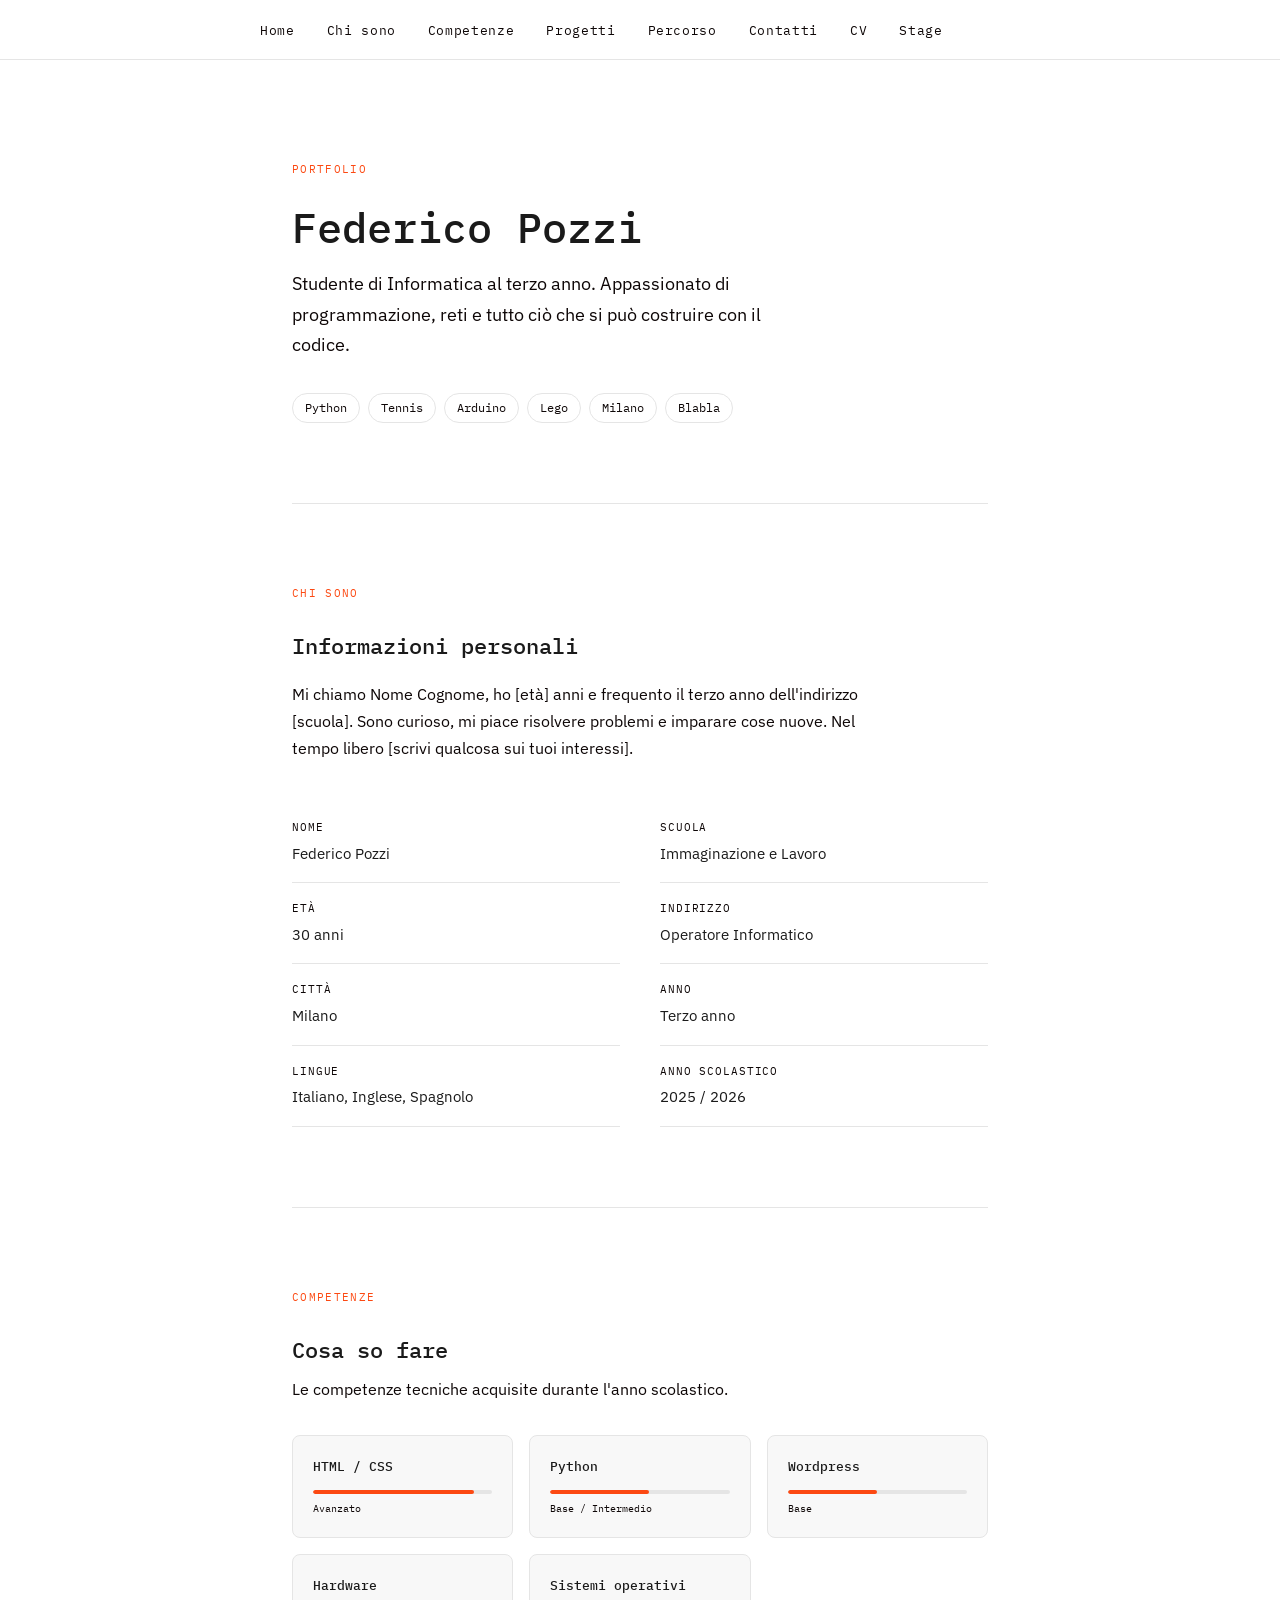
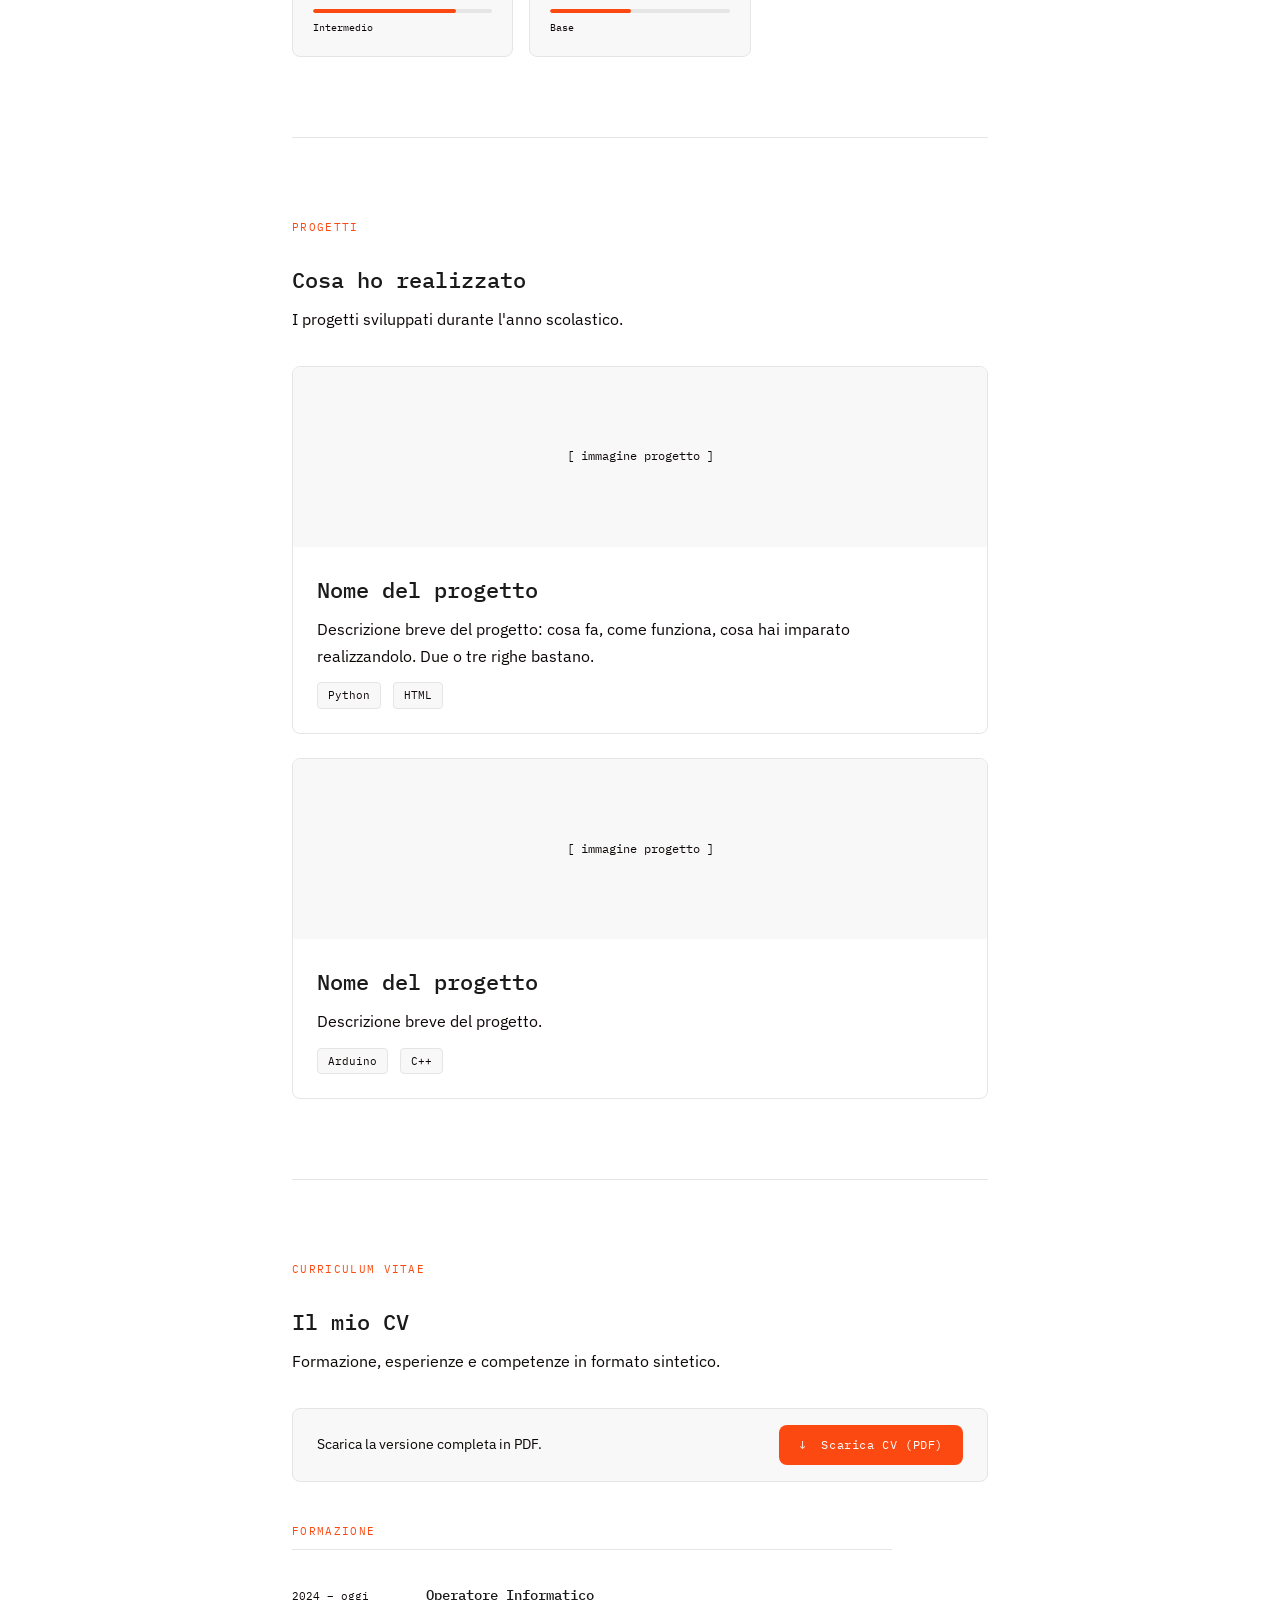
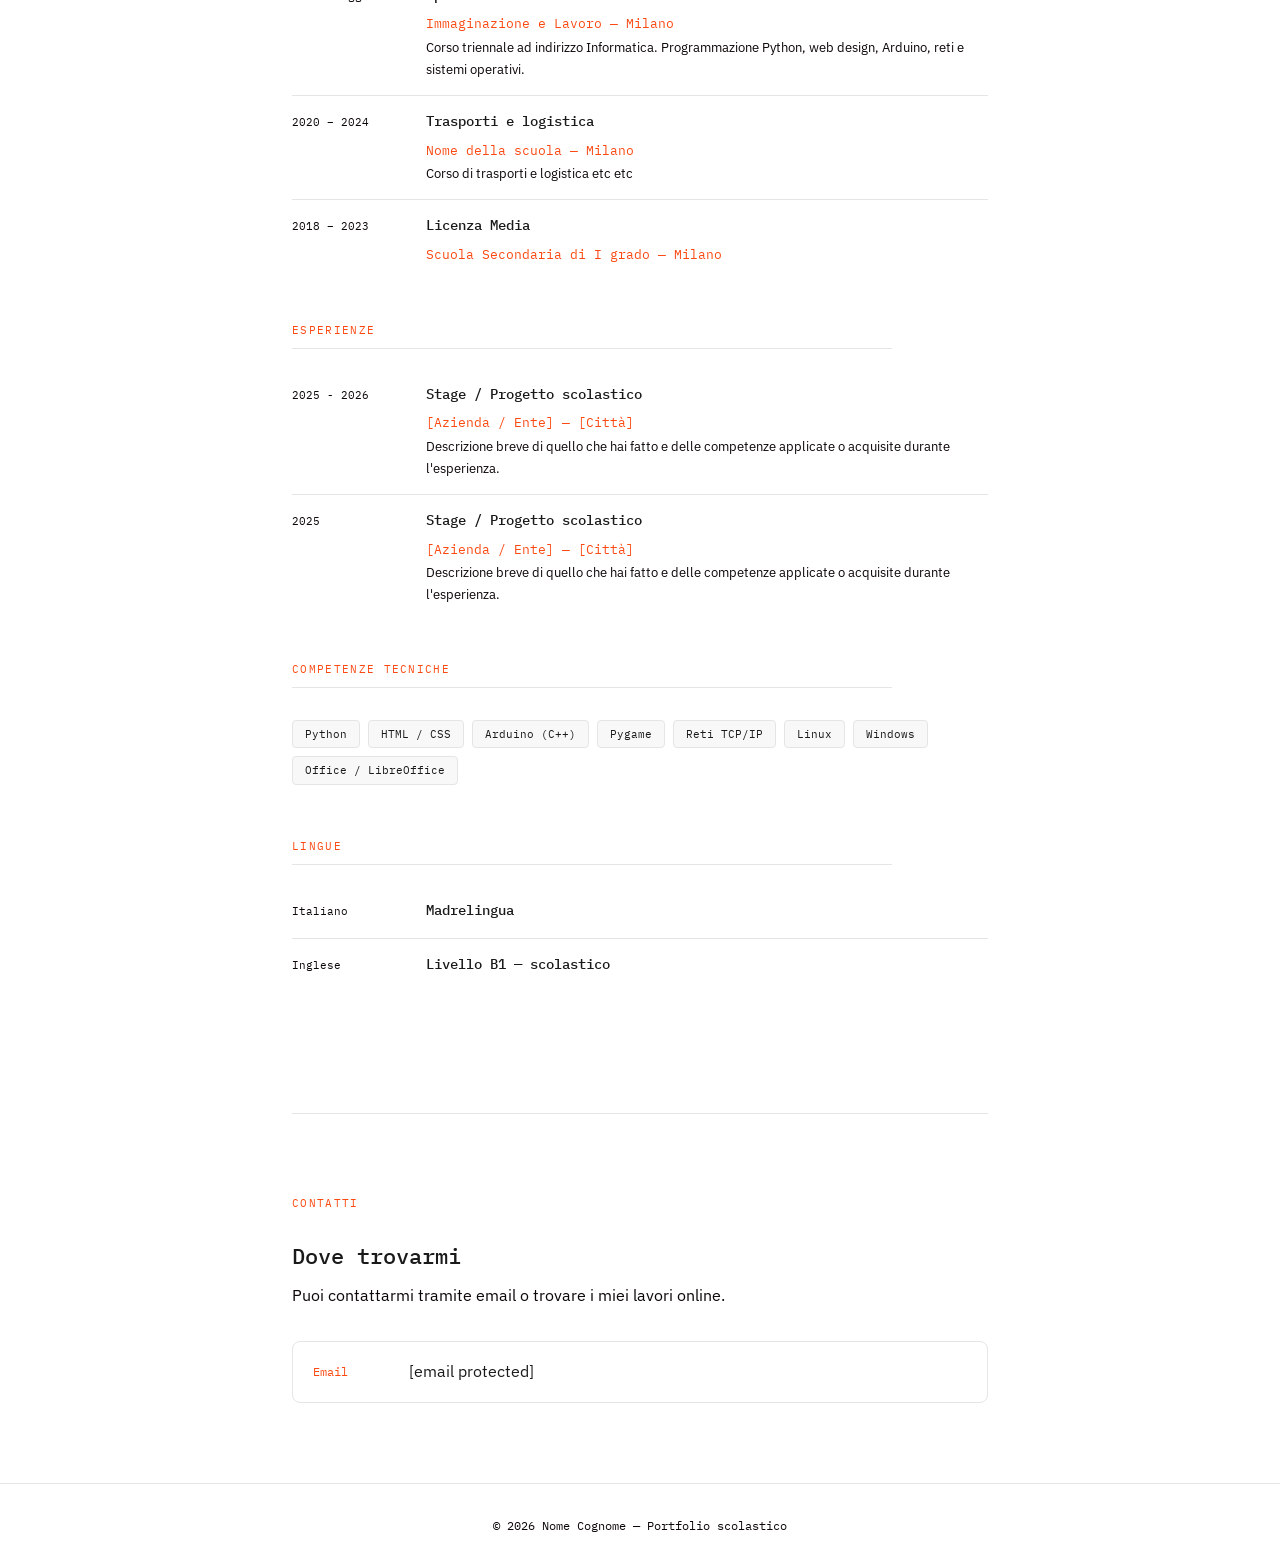
==== commit dcedc62a: "l" ====
--- a/index.html
+++ b/index.html
@@ -5,7 +5,7 @@
   <meta name="viewport" content="width=device-width, initial-scale=1.0"/>
 
   <!-- ✏️ MODIFICA: cambia il titolo con il tuo nome -->
-  <title>Nome Cognome — Portfolio</title>
+  <title>Federico Pozzi — Portfolio</title>
 
   <link rel="preconnect" href="https://fonts.googleapis.com">
   <link href="https://fonts.googleapis.com/css2?family=IBM+Plex+Sans:wght@300;400;500&family=IBM+Plex+Mono:wght@400;500&display=swap" rel="stylesheet">
@@ -38,7 +38,7 @@
       <p class="etichetta">Portfolio</p>
 
       <!-- ✏️ MODIFICA: il tuo nome e cognome -->
-      <h1>Nome Cognome</h1>
+      <h1>Federico Pozzi</h1>
 
       <!-- ✏️ MODIFICA: una frase breve su di te -->
       <p class="sottotitolo">
@@ -49,10 +49,11 @@
       <!-- ✏️ MODIFICA: le parole chiave che ti descrivono -->
       <div class="tag-list">
         <span class="tag">Python</span>
-        <span class="tag">Web Design</span>
+        <span class="tag">Tennis</span>
         <span class="tag">Arduino</span>
-        <span class="tag">Reti</span>
+        <span class="tag">Lego</span>
         <span class="tag">Milano</span>
+        <span class="tag">Blabla</span>
       </div>
     </section>
 
@@ -76,19 +77,19 @@
           <!-- ✏️ MODIFICA: le tue informazioni -->
           <div class="info-riga">
             <span>Nome</span>
-            <span>Nome Cognome</span>
+            <span>Federico Pozzi</span>
           </div>
           <div class="info-riga">
             <span>Età</span>
-            <span>-- anni</span>
+            <span>30 anni</span>
           </div>
           <div class="info-riga">
             <span>Città</span>
-            <span>--</span>
+            <span>Milano</span>
           </div>
           <div class="info-riga">
             <span>Lingue</span>
-            <span>Italiano, Inglese</span>
+            <span>Italiano, Inglese, Spagnolo</span>
           </div>
         </div>
         <div>
@@ -98,7 +99,7 @@
           </div>
           <div class="info-riga">
             <span>Indirizzo</span>
-            <span>Informatica</span>
+            <span>Operatore Informatico</span>
           </div>
           <div class="info-riga">
             <span>Anno</span>
@@ -128,33 +129,33 @@
         <div class="competenza-card">
           <h3>HTML / CSS</h3>
           <div class="barra-contenitore">
-            <div class="barra" style="width: 70%"></div>
+            <div class="barra" style="width: 90%"></div>
+          </div>
+          <p class="livello-label">Avanzato</p>
+        </div>
+
+        <div class="competenza-card">
+          <h3>Python</h3>
+          <div class="barra-contenitore">
+            <div class="barra" style="width: 55%"></div>
+          </div>
+          <p class="livello-label">Base / Intermedio</p>
+        </div>
+
+        <div class="competenza-card">
+          <h3>Wordpress</h3>
+          <div class="barra-contenitore">
+            <div class="barra" style="width: 50%"></div>
+          </div>
+          <p class="livello-label">Base</p>
+        </div>
+
+        <div class="competenza-card">
+          <h3>Hardware</h3>
+          <div class="barra-contenitore">
+            <div class="barra" style="width: 80%"></div>
           </div>
           <p class="livello-label">Intermedio</p>
-        </div>
-
-        <div class="competenza-card">
-          <h3>Python</h3>
-          <div class="barra-contenitore">
-            <div class="barra" style="width: 55%"></div>
-          </div>
-          <p class="livello-label">Base / Intermedio</p>
-        </div>
-
-        <div class="competenza-card">
-          <h3>Arduino</h3>
-          <div class="barra-contenitore">
-            <div class="barra" style="width: 50%"></div>
-          </div>
-          <p class="livello-label">Base</p>
-        </div>
-
-        <div class="competenza-card">
-          <h3>Reti</h3>
-          <div class="barra-contenitore">
-            <div class="barra" style="width: 40%"></div>
-          </div>
-          <p class="livello-label">Base</p>
         </div>
 
         <div class="competenza-card">
@@ -251,7 +252,7 @@
 
         <!-- ✏️ MODIFICA: il tuo percorso scolastico -->
         <div class="cv-riga">
-          <span class="cv-periodo">2023 – oggi</span>
+          <span class="cv-periodo">2024 – oggi</span>
           <div class="cv-contenuto">
             <h3>Operatore Informatico</h3>
             <span class="cv-luogo">Immaginazione e Lavoro — Milano</span>
@@ -261,12 +262,20 @@
         </div>
 
         <div class="cv-riga">
+          <span class="cv-periodo">2020 – 2024</span>
+          <div class="cv-contenuto">
+            <h3>Trasporti e logistica</h3>
+            <span class="cv-luogo">Nome della scuola — Milano</span>
+            <p>Corso di trasporti e logistica etc etc</p>
+          </div>
+        </div>
+
+        <div class="cv-riga">
           <span class="cv-periodo">2018 – 2023</span>
           <div class="cv-contenuto">
             <h3>Licenza Media</h3>
             <!-- ✏️ MODIFICA: la tua scuola media -->
-            <span class="cv-luogo">Scuola Secondaria di I grado — [Città]</span>
-            <p>Votazione: --/10.</p>
+            <span class="cv-luogo">Scuola Secondaria di I grado — Milano</span>
           </div>
         </div>
 
@@ -279,6 +288,17 @@
 
         <!-- ✏️ MODIFICA: aggiungi stage, lavori, volontariato, ecc. -->
         <div class="cv-riga">
+          <span class="cv-periodo">2025 - 2026</span>
+          <div class="cv-contenuto">
+            <h3>Stage / Progetto scolastico</h3>
+            <!-- ✏️ MODIFICA: azienda o contesto -->
+            <span class="cv-luogo">[Azienda / Ente] — [Città]</span>
+            <p>Descrizione breve di quello che hai fatto e delle competenze
+               applicate o acquisite durante l'esperienza.</p>
+          </div>
+        </div>
+
+         <div class="cv-riga">
           <span class="cv-periodo">2025</span>
           <div class="cv-contenuto">
             <h3>Stage / Progetto scolastico</h3>
@@ -349,11 +369,11 @@
           <span><span class="__cf_email__" data-cfemail="5d29283c1d38303c3431733429">[email&#160;protected]</span></span>
         </a>
 
-        <!-- ✏️ MODIFICA: il tuo profilo GitHub (se ce l'hai) -->
+        <!-- ✏️ MODIFICA: il tuo profilo GitHub (se ce l'hai)
         <a href="https://github.com/tuousername" class="contatto-riga" target="_blank">
           <span class="contatto-icona">GitHub</span>
           <span>github.com/tuousername</span>
-        </a>
+        </a> -->
 
         <!-- ✏️ aggiungi altri link (LinkedIn, ecc.) copiando il blocco sopra
              oppure cancella quelli che non usi -->
--- a/style.css
+++ b/style.css
@@ -5,8 +5,8 @@
 :root {
   --colore-sfondo:     #ffffff;
   --colore-testo:      #1a1a1a;
-  --colore-testo-muto: #666666;
-  --colore-accento:    #2563eb;   /* ✏️ cambia questo colore con il tuo preferito */
+  --colore-testo-muto: #0d0606;
+  --colore-accento:    #fc4912;   /* ✏️ cambia questo colore con il tuo preferito */
   --colore-bordo:      #e5e5e5;
   --colore-card:       #f8f8f8;
 
